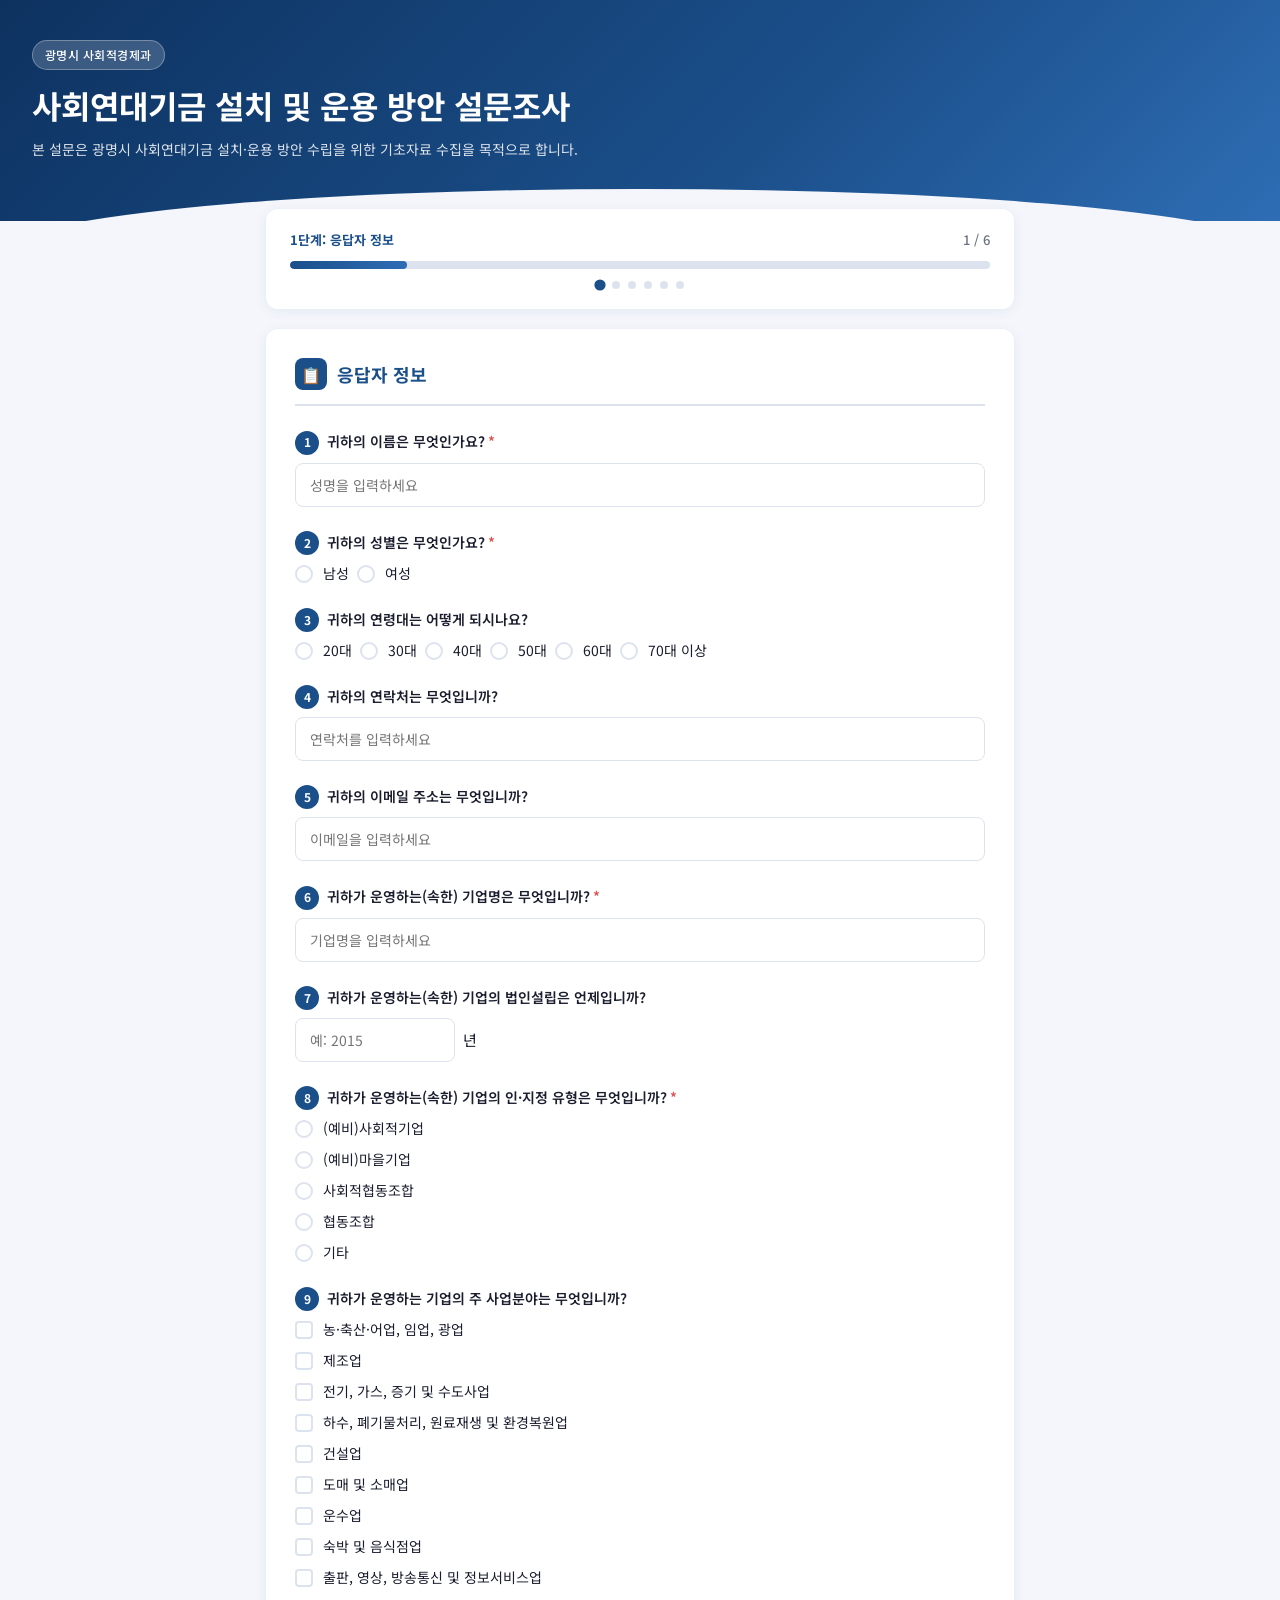
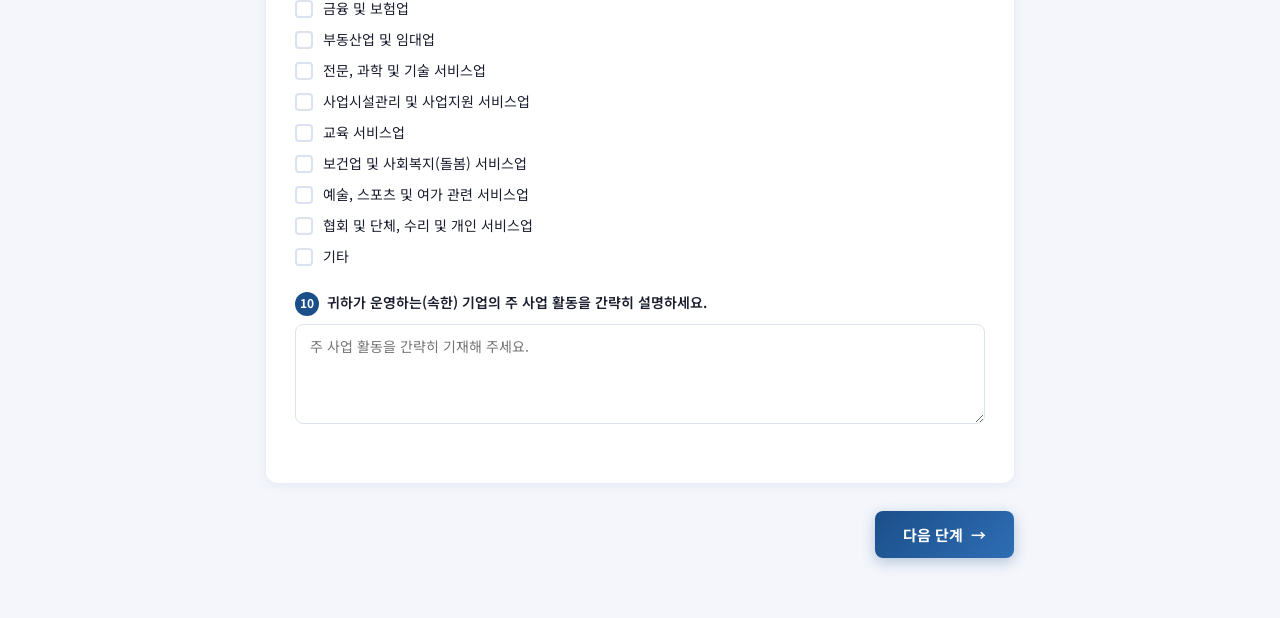
==== index.html @ fdbd116c "Update index.html" ====
<!DOCTYPE html>
<html lang="ko">

<head>
  <meta charset="UTF-8">
  <meta name="viewport" content="width=device-width, initial-scale=1.0">
  <title>사회연대기금 설치 및 운용 방안 설문조사</title>
  <meta name="description" content="광명시 사회연대기금 설치 및 운용 방안 수립을 위한 설문조사">
  <link rel="stylesheet" href="style.css">
</head>

<body>

  <header class="survey-header">
    <div class="badge-label">광명시 사회적경제과</div>
    <h1>사회연대기금 설치 및 운용 방안 설문조사</h1>
    <p>본 설문은 광명시 사회연대기금 설치·운용 방안 수립을 위한 기초자료 수집을 목적으로 합니다.</p>
  </header>

  <div class="survey-wrapper">
    <div class="progress-section">
      <div class="progress-meta">
        <span class="step-label" id="stepLabel">1단계: 기본 정보</span>
        <span id="stepCount">1 / 6</span>
      </div>
      <div class="progress-track">
        <div class="progress-fill" id="progressFill" style="width:16.6%"></div>
      </div>
      <div class="step-dots" id="stepDots"></div>
    </div>

    <div id="alertBox"></div>

    <!-- ══ STEP 1: 응답자 정보 ════════════════════════════════ -->
    <div class="survey-step active" id="step1">
      <div class="survey-card">
        <div class="section-title"><span class="icon">📋</span>응답자 정보</div>

        <div class="form-group">
          <label class="form-label"><span class="q-num">1</span>귀하의 이름은 무엇인가요?<span class="required">*</span></label>
          <input type="text" class="form-control" id="name" placeholder="성명을 입력하세요">
        </div>

        <div class="form-group">
          <label class="form-label"><span class="q-num">2</span>귀하의 성별은 무엇인가요?<span class="required">*</span></label>
          <div class="radio-group horizontal">
            <label class="radio-item"><input type="radio" name="gender" value="남성"><label>남성</label></label>
            <label class="radio-item"><input type="radio" name="gender" value="여성"><label>여성</label></label>
          </div>
        </div>

        <div class="form-group">
          <label class="form-label"><span class="q-num">3</span>귀하의 연령대는 어떻게 되시나요?</label>
          <div class="radio-group horizontal">
            <label class="radio-item"><input type="radio" name="age_group" value="20대"><label>20대</label></label>
            <label class="radio-item"><input type="radio" name="age_group" value="30대"><label>30대</label></label>
            <label class="radio-item"><input type="radio" name="age_group" value="40대"><label>40대</label></label>
            <label class="radio-item"><input type="radio" name="age_group" value="50대"><label>50대</label></label>
            <label class="radio-item"><input type="radio" name="age_group" value="60대"><label>60대</label></label>
            <label class="radio-item"><input type="radio" name="age_group" value="70대 이상"><label>70대 이상</label></label>
          </div>
        </div>

        <div class="form-group">
          <label class="form-label"><span class="q-num">4</span>귀하의 연락처는 무엇입니까?</label>
          <input type="tel" class="form-control" id="phone" placeholder="연락처를 입력하세요">
        </div>

        <div class="form-group">
          <label class="form-label"><span class="q-num">5</span>귀하의 이메일 주소는 무엇입니까?</label>
          <input type="email" class="form-control" id="email" placeholder="이메일을 입력하세요">
        </div>

        <div class="form-group">
          <label class="form-label"><span class="q-num">6</span>귀하가 운영하는(속한) 기업명은 무엇입니까?<span class="required">*</span></label>
          <input type="text" class="form-control" id="company_name" placeholder="기업명을 입력하세요">
        </div>

        <div class="form-group">
          <label class="form-label"><span class="q-num">7</span>귀하가 운영하는(속한) 기업의 법인설립은 언제입니까?</label>
          <div style="display:flex;align-items:center;gap:8px">
            <input type="number" class="form-control" id="company_year" placeholder="예: 2015" min="1900" max="2030" style="max-width:160px">
            <span>년</span>
          </div>
        </div>

        <div class="form-group">
          <label class="form-label"><span class="q-num">8</span>귀하가 운영하는(속한) 기업의 인·지정 유형은 무엇입니까?<span class="required">*</span></label>
          <div class="radio-group">
            <label class="radio-item"><input type="radio" name="org_type" value="(예비)사회적기업"><label>(예비)사회적기업</label></label>
            <label class="radio-item"><input type="radio" name="org_type" value="(예비)마을기업"><label>(예비)마을기업</label></label>
            <label class="radio-item"><input type="radio" name="org_type" value="사회적협동조합"><label>사회적협동조합</label></label>
            <label class="radio-item"><input type="radio" name="org_type" value="협동조합"><label>협동조합</label></label>
            <label class="radio-item"><input type="radio" name="org_type" value="기타" id="orgTypeOther"><label>기타</label></label>
          </div>
          <div class="other-input-wrap" id="orgTypeOtherWrap">
            <input type="text" class="form-control" id="org_type_text" placeholder="기업 유형을 입력하세요">
          </div>
        </div>

        <div class="form-group">
          <label class="form-label"><span class="q-num">9</span>귀하가 운영하는 기업의 주 사업분야는 무엇입니까?</label>
          <div class="check-group">
            <label class="check-item"><input type="checkbox" name="business_sector" value="농·축산·어업, 임업, 광업"><label>농·축산·어업, 임업, 광업</label></label>
            <label class="check-item"><input type="checkbox" name="business_sector" value="제조업"><label>제조업</label></label>
            <label class="check-item"><input type="checkbox" name="business_sector" value="전기, 가스, 증기 및 수도사업"><label>전기, 가스, 증기 및 수도사업</label></label>
            <label class="check-item"><input type="checkbox" name="business_sector" value="하수, 폐기물처리, 원료재생 및 환경복원업"><label>하수, 폐기물처리, 원료재생 및 환경복원업</label></label>
            <label class="check-item"><input type="checkbox" name="business_sector" value="건설업"><label>건설업</label></label>
            <label class="check-item"><input type="checkbox" name="business_sector" value="도매 및 소매업"><label>도매 및 소매업</label></label>
            <label class="check-item"><input type="checkbox" name="business_sector" value="운수업"><label>운수업</label></label>
            <label class="check-item"><input type="checkbox" name="business_sector" value="숙박 및 음식점업"><label>숙박 및 음식점업</label></label>
            <label class="check-item"><input type="checkbox" name="business_sector" value="출판, 영상, 방송통신 및 정보서비스업"><label>출판, 영상, 방송통신 및 정보서비스업</label></label>
            <label class="check-item"><input type="checkbox" name="business_sector" value="금융 및 보험업"><label>금융 및 보험업</label></label>
            <label class="check-item"><input type="checkbox" name="business_sector" value="부동산업 및 임대업"><label>부동산업 및 임대업</label></label>
            <label class="check-item"><input type="checkbox" name="business_sector" value="전문, 과학 및 기술 서비스업"><label>전문, 과학 및 기술 서비스업</label></label>
            <label class="check-item"><input type="checkbox" name="business_sector" value="사업시설관리 및 사업지원 서비스업"><label>사업시설관리 및 사업지원 서비스업</label></label>
            <label class="check-item"><input type="checkbox" name="business_sector" value="교육 서비스업"><label>교육 서비스업</label></label>
            <label class="check-item"><input type="checkbox" name="business_sector" value="보건업 및 사회복지(돌봄) 서비스업"><label>보건업 및 사회복지(돌봄) 서비스업</label></label>
            <label class="check-item"><input type="checkbox" name="business_sector" value="예술, 스포츠 및 여가 관련 서비스업"><label>예술, 스포츠 및 여가 관련 서비스업</label></label>
            <label class="check-item"><input type="checkbox" name="business_sector" value="협회 및 단체, 수리 및 개인 서비스업"><label>협회 및 단체, 수리 및 개인 서비스업</label></label>
            <label class="check-item"><input type="checkbox" name="business_sector" value="기타" id="sectorOther"><label>기타</label></label>
          </div>
          <div class="other-input-wrap" id="sectorOtherWrap">
            <input type="text" class="form-control" id="sector_other_text" placeholder="기타 사업 분야를 입력하세요">
          </div>
        </div>

        <div class="form-group">
          <label class="form-label"><span class="q-num">10</span>귀하가 운영하는(속한) 기업의 주 사업 활동을 간략히 설명하세요.</label>
          <textarea class="form-control" id="biz_description" rows="3" placeholder="주 사업 활동을 간략히 기재해 주세요."></textarea>
        </div>
      </div>
      <div class="nav-buttons">
        <div></div>
        <button class="btn btn-primary" onclick="goNext()">다음 단계 <span>→</span></button>
      </div>
    </div>

    <!-- ══ STEP 2: 일반현황 ══════════════════════════════════ -->
    <div class="survey-step" id="step2">
      <div class="survey-card">
        <div class="section-title"><span class="icon">💰</span>일반현황</div>

        <div class="form-group">
          <label class="form-label"><span class="q-num">1</span>귀하가 운영하는(속한) 기업의 자금조달 방법은 무엇입니까? <span class="required">*</span>
            <span class="form-hint" style="font-weight:400"> — 복수 선택 가능하며 비율을 100%가 되도록 맞춰 주세요.</span>
          </label>
          <div class="pct-grid" id="pctGrid">
            <span class="pct-label">자체 수입(매출)</span>
            <div class="pct-input-wrap"><input type="number" class="form-control pct-input" id="fund_self_pct" min="0" max="100" value="0"><span class="pct-unit">%</span></div>

            <span class="pct-label">출자 또는 증자</span>
            <div class="pct-input-wrap"><input type="number" class="form-control pct-input" id="fund_invest_pct" min="0" max="100" value="0"><span class="pct-unit">%</span></div>

            <span class="pct-label">중앙 또는 지방 정부의 보조금</span>
            <div class="pct-input-wrap"><input type="number" class="form-control pct-input" id="fund_gov_subsidy_pct" min="0" max="100" value="0"><span class="pct-unit">%</span></div>

            <span class="pct-label">정책자금(중소상공인 지원 자금 등)</span>
            <div class="pct-input-wrap"><input type="number" class="form-control pct-input" id="fund_policy_pct" min="0" max="100" value="0"><span class="pct-unit">%</span></div>

            <span class="pct-label">제1금융권(은행, 상호신용금고 포함) 대출</span>
            <div class="pct-input-wrap"><input type="number" class="form-control pct-input" id="fund_loan_1st_pct" min="0" max="100" value="0"><span class="pct-unit">%</span></div>

            <span class="pct-label">제2금융권(캐피탈, 저축은행 등) 대출</span>
            <div class="pct-input-wrap"><input type="number" class="form-control pct-input" id="fund_loan_2nd_pct" min="0" max="100" value="0"><span class="pct-unit">%</span></div>

            <span class="pct-label">민간 투자</span>
            <div class="pct-input-wrap"><input type="number" class="form-control pct-input" id="fund_private_invest_pct" min="0" max="100" value="0"><span class="pct-unit">%</span></div>

            <span class="pct-label">민간 후원·기부</span>
            <div class="pct-input-wrap"><input type="number" class="form-control pct-input" id="fund_donation_pct" min="0" max="100" value="0"><span class="pct-unit">%</span></div>

            <span class="pct-label">기타 <span class="text-muted" style="font-size:12px">(자유기재)</span></span>
            <div class="pct-input-wrap"><input type="number" class="form-control pct-input" id="fund_other_pct" min="0" max="100" value="0"><span class="pct-unit">%</span></div>
          </div>
          <div class="mt-8">
            <input type="text" class="form-control" id="fund_other_text" placeholder="기타 자금조달 내용 입력 (예: 대표이사 등의 차입금)">
          </div>
          <div class="pct-status-bar neutral" id="pctStatus">
            <span class="status-icon">ℹ️</span>
            <span id="pctStatusText">각 항목에 비율(%)을 입력하세요. 합계: <strong id="pctTotal">0</strong>%</span>
          </div>
        </div>

        <div class="form-group">
          <label class="form-label"><span class="q-num">2</span>귀하가 운영하는(속한) 기업이 최근 3년간 자금조달에 어려움을 겪은 경험이 있습니까?</label>
          <div class="radio-group horizontal">
            <label class="radio-item"><input type="radio" name="fund_3yr_difficulty" value="있다"><label>있다</label></label>
            <label class="radio-item"><input type="radio" name="fund_3yr_difficulty" value="없다"><label>없다</label></label>
          </div>
        </div>

        <div class="form-group">
          <label class="form-label"><span class="q-num">3</span>귀하가 운영하는(속한) 기업이 금융기관의 대출 경험은 어떻습니까?</label>
          <p class="form-hint mb-2">※ 경험 있음 선택 시 대출시기·대출액·대출이율을 입력해 주세요.</p>
          <div class="loan-table-wrapper">
            <table class="loan-table" id="loanTable">
              <thead>
                <tr>
                  <th>대출 기관(종류)</th>
                  <th>대출 경험</th>
                  <th>대출시기(년)</th>
                  <th>대출액(만원)</th>
                  <th>대출이율(%)</th>
                </tr>
              </thead>
              <tbody id="loanTableBody"></tbody>
            </table>
          </div>
        </div>

        <div class="form-group">
          <label class="form-label"><span class="q-num">4</span>귀하가 운영하는(속한) 기업이 대출 경험이 있다면, 그 용도는 무엇입니까? <span class="text-muted">(복수 선택)</span></label>
          <div class="check-group">
            <label class="check-item"><input type="checkbox" name="loan_purpose" value="운전(영)자금(인건비 등)"><label>운전(영)자금(인건비 등)</label></label>
            <label class="check-item"><input type="checkbox" name="loan_purpose" value="시설자금(시설 투자 등)"><label>시설자금(시설 투자 등)</label></label>
            <label class="check-item"><input type="checkbox" name="loan_purpose" value="사업개발비(새로운 제품·기술 개발 등)"><label>사업개발비(새로운 제품·기술 개발 등)</label></label>
            <label class="check-item"><input type="checkbox" name="loan_purpose" value="부동산 매입(건물, 토지 등)"><label>부동산 매입(건물, 토지 등)</label></label>
            <label class="check-item"><input type="checkbox" name="loan_purpose" value="차입금(고금리) 대환"><label>차입금(고금리) 대환</label></label>
            <label class="check-item"><input type="checkbox" name="loan_purpose" value="기타" id="loanPurposeOther"><label>기타</label></label>
          </div>
          <div class="other-input-wrap" id="loanPurposeOtherWrap">
            <input type="text" class="form-control" id="loan_purpose_text" placeholder="기타 용도를 입력하세요">
          </div>
        </div>

        <div class="form-group">
          <label class="form-label"><span class="q-num">5</span>귀하가 운영하는(속한) 기업의 전체 대출 규모는 어떻게 되시나요?</label>
          <div class="radio-group">
            <label class="radio-item"><input type="radio" name="total_loan_amount" value="1천만 원 미만"><label>1천만 원 미만</label></label>
            <label class="radio-item"><input type="radio" name="total_loan_amount" value="1천만 원 이상 ~ 5천만 원 미만"><label>1천만 원 ~ 5천만 원 미만</label></label>
            <label class="radio-item"><input type="radio" name="total_loan_amount" value="5천만 원 이상 ~ 1억 원 미만"><label>5천만 원 ~ 1억 원 미만</label></label>
            <label class="radio-item"><input type="radio" name="total_loan_amount" value="1억 원 이상 ~ 3억 원 미만"><label>1억 원 ~ 3억 원 미만</label></label>
            <label class="radio-item"><input type="radio" name="total_loan_amount" value="3억 원 이상 ~ 5억 원 미만"><label>3억 원 ~ 5억 원 미만</label></label>
            <label class="radio-item"><input type="radio" name="total_loan_amount" value="5억 원 이상" id="totalLoanAmtOther"><label>5억 원 이상</label></label>
          </div>
        </div>
      </div>
      <div class="nav-buttons">
        <button class="btn btn-secondary" onclick="goPrev()">← 이전</button>
        <button class="btn btn-primary" id="nextFromStep2" onclick="goNext()">다음 단계 →</button>
      </div>
    </div>

    <!-- ══ STEP 3: 대출 조건 및 자금조달 어려움 ══════════════ -->
    <div class="survey-step" id="step3">
      <div class="survey-card">
        <div class="section-title"><span class="icon">📊</span>대출 조건 및 자금조달 어려움</div>

        <div class="form-group">
          <label class="form-label"><span class="q-num">6</span>귀하가 운영하는(속한) 기업이 대출금 상환 조건은 어떻게 되시나요?</label>
          <div class="radio-group">
            <label class="radio-item"><input type="radio" name="loan_repayment" value="만기일시상환"><label>만기일시상환</label></label>
            <label class="radio-item"><input type="radio" name="loan_repayment" value="원금분할상환"><label>원금분할상환</label></label>
            <label class="radio-item"><input type="radio" name="loan_repayment" value="원리금균등분할상환"><label>원리금균등분할상환</label></label>
            <label class="radio-item"><input type="radio" name="loan_repayment" value="기타" id="loanRepaymentOther"><label>기타</label></label>
          </div>
          <div class="other-input-wrap" id="loanRepaymentOtherWrap">
            <input type="text" class="form-control" id="loan_repayment_text" placeholder="기타 상환 조건을 입력하세요">
          </div>
        </div>

        <div class="form-group">
          <label class="form-label"><span class="q-num">7</span>귀하가 운영하는(속한) 기업이 자금조달 시 가장 어려웠던 점은 무엇입니까? <span class="text-muted">(복수 응답 가능)</span></label>
          <div class="check-group">
            <label class="check-item"><input type="checkbox" name="fund_difficulty_main" value="담보 또는 보증 부족"><label>담보 또는 보증 부족</label></label>
            <label class="check-item"><input type="checkbox" name="fund_difficulty_main" value="신용 등급"><label>신용 등급</label></label>
            <label class="check-item"><input type="checkbox" name="fund_difficulty_main" value="재무구조 문제"><label>재무구조 문제</label></label>
            <label class="check-item"><input type="checkbox" name="fund_difficulty_main" value="높은 대출금리"><label>높은 대출금리</label></label>
            <label class="check-item"><input type="checkbox" name="fund_difficulty_main" value="상환기간 및 방법"><label>상환기간 및 방법</label></label>
            <label class="check-item"><input type="checkbox" name="fund_difficulty_main" value="복잡한 절차 및 행정부담(서류작성 등)"><label>복잡한 절차 및 행정부담(서류작성 등)</label></label>
            <label class="check-item"><input type="checkbox" name="fund_difficulty_main" value="성장 가능성에 대한 평가 부족"><label>성장 가능성에 대한 평가 부족</label></label>
            <label class="check-item"><input type="checkbox" name="fund_difficulty_main" value="사회적 성과에 대한 미고려"><label>사회적 성과에 대한 미고려</label></label>
            <label class="check-item"><input type="checkbox" name="fund_difficulty_main" value="자금 지급까지 소요 기간이 길다"><label>자금 지급까지 소요 기간이 길다</label></label>
            <label class="check-item"><input type="checkbox" name="fund_difficulty_main" value="정보 부족(지원제도 및 금융상품 등)"><label>정보 부족(지원제도 및 금융상품 등)</label></label>
            <label class="check-item"><input type="checkbox" name="fund_difficulty_main" value="기타" id="fundDiffOther"><label>기타</label></label>
          </div>
          <div class="other-input-wrap" id="fundDiffOtherWrap">
            <input type="text" class="form-control" id="fund_difficulty_text" placeholder="기타 어려움을 입력하세요">
          </div>
        </div>

        <div class="form-group">
          <label class="form-label"><span class="q-num">8</span>귀하가 운영하는(속한) 기업의 대출 조건은 만족하십니까?</label>
          <div class="radio-group horizontal">
            <label class="radio-item"><input type="radio" name="loan_satisfaction" value="매우 만족"><label>매우 만족</label></label>
            <label class="radio-item"><input type="radio" name="loan_satisfaction" value="만족"><label>만족</label></label>
            <label class="radio-item"><input type="radio" name="loan_satisfaction" value="보통"><label>보통</label></label>
            <label class="radio-item"><input type="radio" name="loan_satisfaction" value="불만족"><label>불만족</label></label>
            <label class="radio-item"><input type="radio" name="loan_satisfaction" value="매우 불만족"><label>매우 불만족</label></label>
          </div>
          <p class="form-hint">※ 만족 및 보통 선택은 9번으로 이동</p>
        </div>

        <div class="form-group" id="loanDissatisfactionGroup" style="display:none">
          <label class="form-label"><span class="q-num">8-1</span>귀하가 운영하는(속한) 기업의 대출 조건이 불만족한 이유는 무엇입니까?</label>
          <div class="check-group">
            <label class="check-item"><input type="checkbox" name="loan_dissatisfaction_reason" value="대출금액이 적음"><label>대출금액이 적음</label></label>
            <label class="check-item"><input type="checkbox" name="loan_dissatisfaction_reason" value="대출이자율이 높음"><label>대출이자율이 높음</label></label>
            <label class="check-item"><input type="checkbox" name="loan_dissatisfaction_reason" value="상환기간이 짧음"><label>상환기간이 짧음</label></label>
            <label class="check-item"><input type="checkbox" name="loan_dissatisfaction_reason" value="상환조건이 맞지 않음"><label>상환조건이 맞지 않음</label></label>
            <label class="check-item"><input type="checkbox" name="loan_dissatisfaction_reason" value="기타" id="loanDissatisfactionOther"><label>기타</label></label>
          </div>
          <div class="other-input-wrap" id="loanDissatisfactionOtherWrap">
            <input type="text" class="form-control" id="loan_dissatisfaction_text" placeholder="기타 이유를 입력하세요">
          </div>
        </div>

        <div class="form-group">
          <label class="form-label"><span class="q-num">9</span>향후 1~3년 내 자금 조달 계획이 있다면, 어떤 방식을 활용하실 계획입니까? <span class="text-muted">(복수 선택)</span></label>
          <div class="check-group">
            <label class="check-item"><input type="checkbox" name="future_fund_plan" value="출자 및 증자"><label>출자 및 증자</label></label>
            <label class="check-item"><input type="checkbox" name="future_fund_plan" value="정부 보조금"><label>정부 보조금</label></label>
            <label class="check-item"><input type="checkbox" name="future_fund_plan" value="민간 투자(임팩트 등)"><label>민간 투자(임팩트 등)</label></label>
            <label class="check-item"><input type="checkbox" name="future_fund_plan" value="기부 및 후원"><label>기부 및 후원</label></label>
            <label class="check-item"><input type="checkbox" name="future_fund_plan" value="정책자금 대출(중소기업진흥공단, 신용보증기금 등)"><label>정책자금 대출(중소기업진흥공단, 신용보증기금 등)</label></label>
            <label class="check-item"><input type="checkbox" name="future_fund_plan" value="경기도 사회적경제기금 대출"><label>경기도 사회적경제기금 대출</label></label>
            <label class="check-item"><input type="checkbox" name="future_fund_plan" value="경기신용보증재단 사회적경제기업 특례보증"><label>경기신용보증재단 사회적경제기업 특례보증</label></label>
            <label class="check-item"><input type="checkbox" name="future_fund_plan" value="일반 금융기관 대출(제1금융 및 제2금융 포함)"><label>일반 금융기관 대출(제1·제2금융 포함)</label></label>
            <label class="check-item"><input type="checkbox" name="future_fund_plan" value="사회연대금융 중개기관 대출(신나는조합, 사회연대은행 등)"><label>사회연대금융 중개기관 대출(신나는조합, 사회연대은행 등)</label></label>
            <label class="check-item"><input type="checkbox" name="future_fund_plan" value="기타" id="futureFundPlanOther"><label>기타</label></label>
          </div>
          <div class="other-input-wrap" id="futureFundPlanOtherWrap">
            <input type="text" class="form-control" id="future_fund_plan_text" placeholder="기타 방식을 입력하세요">
          </div>
        </div>

        <div class="form-group">
          <label class="form-label"><span class="q-num">10</span>귀하가 운영하는(속한) 기업에서 자금이 가장 필요한 시기는 언제입니까?</label>
          <div class="check-group">
            <label class="check-item"><input type="checkbox" name="fund_needed_timing" value="창업 초기(1년 ~ 7년)"><label>창업 초기(1년 ~ 7년)</label></label>
            <label class="check-item"><input type="checkbox" name="fund_needed_timing" value="성장·확장 단계(7년 이후)"><label>성장·확장 단계(7년 이후)</label></label>
            <label class="check-item"><input type="checkbox" name="fund_needed_timing" value="시설·설비 투자 시"><label>시설·설비 투자 시</label></label>
            <label class="check-item"><input type="checkbox" name="fund_needed_timing" value="건물, 토지 등 부동산 구입 시"><label>건물, 토지 등 부동산 구입 시</label></label>
            <label class="check-item"><input type="checkbox" name="fund_needed_timing" value="사업운영 중 일시적 자금 부족 시"><label>사업운영 중 일시적 자금 부족 시</label></label>
            <label class="check-item"><input type="checkbox" name="fund_needed_timing" value="기타" id="fundNeededTimingOther"><label>기타</label></label>
          </div>
          <div class="other-input-wrap" id="fundNeededTimingOtherWrap">
            <input type="text" class="form-control" id="fund_needed_timing_text" placeholder="기타 시기를 입력하세요">
          </div>
        </div>
      </div>
      <div class="nav-buttons">
        <button class="btn btn-secondary" onclick="goPrev()">← 이전</button>
        <button class="btn btn-primary" onclick="goNext()">다음 단계 →</button>
      </div>
    </div>

    <!-- ══ STEP 4: 광명시 사회연대기금 ══════════════════════════════ -->
    <div class="survey-step" id="step4">
      <div class="survey-card">
        <div class="section-title"><span class="icon">🏦</span>광명시 사회연대기금</div>

        <div class="form-group">
          <label class="form-label"><span class="q-num">1</span>귀하는 현재 사회연대경제조직이 금융제도(상품)을 이용하는데 접근성이 어떻다고 생각하십니까? (금융정보 포함)</label>
          <div class="radio-group horizontal">
            <label class="radio-item"><input type="radio" name="finance_accessibility" value="매우 좋다"><label>매우 좋다</label></label>
            <label class="radio-item"><input type="radio" name="finance_accessibility" value="좋다"><label>좋다</label></label>
            <label class="radio-item"><input type="radio" name="finance_accessibility" value="보통이다"><label>보통이다</label></label>
            <label class="radio-item"><input type="radio" name="finance_accessibility" value="어렵다"><label>어렵다</label></label>
            <label class="radio-item"><input type="radio" name="finance_accessibility" value="매우 어렵다"><label>매우 어렵다</label></label>
          </div>
        </div>

        <div class="form-group">
          <label class="form-label"><span class="q-num">2</span>귀하는 사회연대경제기업의 성장과 지역문제 해결을 위한 전용 기금인 '광명시 사회연대기금'이 필요하다고 생각하십니까?</label>
          <div class="radio-group horizontal">
            <label class="radio-item"><input type="radio" name="solidarity_need" value="매우 필요하다"><label>매우 필요하다</label></label>
            <label class="radio-item"><input type="radio" name="solidarity_need" value="필요하다"><label>필요하다</label></label>
            <label class="radio-item"><input type="radio" name="solidarity_need" value="보통이다"><label>보통이다</label></label>
            <label class="radio-item"><input type="radio" name="solidarity_need" value="필요하지 않다"><label>필요하지 않다</label></label>
            <label class="radio-item"><input type="radio" name="solidarity_need" value="매우 필요하지 않다"><label>매우 필요하지 않다</label></label>
          </div>
        </div>

        <div class="form-group">
          <label class="form-label"><span class="q-num">3</span>귀하는 '광명시 사회연대기금'이 왜 필요하다고 생각하십니까? <span class="text-muted">(복수 선택)</span></label>
          <div class="check-group">
            <label class="check-item"><input type="checkbox" name="solidarity_need_reason" value="사회연대경제기업의 안정적인 경영과 지속가능한 성장을 돕기 위해"><label>사회연대경제기업의 안정적인 경영과 지속가능한 성장을 돕기 위해</label></label>
            <label class="check-item"><input type="checkbox" name="solidarity_need_reason" value="사회적 가치 중심 사업에 대한 투자와 지원이 필요하기 때문에"><label>사회적 가치 중심 사업에 대한 투자와 지원이 필요하기 때문에</label></label>
            <label class="check-item"><input type="checkbox" name="solidarity_need_reason" value="담보·신용 한계로 금융 접근이 어려운 조직을 지원하기 위해"><label>담보·신용 한계로 금융 접근이 어려운 조직을 지원하기 위해</label></label>
            <label class="check-item"><input type="checkbox" name="solidarity_need_reason" value="지역경제 활성화 및 지역순환경제 구축을 위해"><label>지역경제 활성화 및 지역순환경제 구축을 위해</label></label>
            <label class="check-item"><input type="checkbox" name="solidarity_need_reason" value="시민·기업·공공이 함께 참여하는 지역 금융 기반 마련을 위해"><label>시민·기업·공공이 함께 참여하는 지역 금융 기반 마련을 위해</label></label>
            <label class="check-item"><input type="checkbox" name="solidarity_need_reason" value="기존 금융상품 및 정부 보조금 제도의 한계를 보완하기 위해"><label>기존 금융상품 및 정부 보조금 제도의 한계를 보완하기 위해</label></label>
            <label class="check-item"><input type="checkbox" name="solidarity_need_reason" value="취약계층의 일자리 및 사회서비스 공급 확대(활성화)를 위해"><label>취약계층의 일자리 및 사회서비스 공급 확대(활성화)를 위해</label></label>
            <label class="check-item"><input type="checkbox" name="solidarity_need_reason" value="기타" id="solidarityNeedReasonOther"><label>기타</label></label>
          </div>
          <div class="other-input-wrap" id="solidarityNeedReasonOtherWrap">
            <input type="text" class="form-control" id="solidarity_need_reason_text" placeholder="기타 이유를 입력하세요">
          </div>
        </div>

        <div class="form-group">
          <label class="form-label"><span class="q-num">4</span>귀하는 광명시 사회연대기금이 기존 사회연대금융 상품을 보완하는 역할을 할 수 있다고 생각하십니까?
            <span class="text-muted" style="font-size:12px"> ※ '그렇지 않다' 선택은 5번으로 이동</span></label>
          <div class="radio-group horizontal">
            <label class="radio-item"><input type="radio" name="solidarity_complement" value="매우 그렇다"><label>매우 그렇다</label></label>
            <label class="radio-item"><input type="radio" name="solidarity_complement" value="그렇다"><label>그렇다</label></label>
            <label class="radio-item"><input type="radio" name="solidarity_complement" value="보통이다"><label>보통이다</label></label>
            <label class="radio-item"><input type="radio" name="solidarity_complement" value="그렇지 않다"><label>그렇지 않다</label></label>
            <label class="radio-item"><input type="radio" name="solidarity_complement" value="매우 그렇지 않다"><label>매우 그렇지 않다</label></label>
          </div>
        </div>

        <div class="form-group" id="solidarityComplementReasonGroup" style="display:none">
          <label class="form-label"><span class="q-num">4-1</span>귀하는 '광명시 사회연대기금'이 기존 사회연대금융 상품의 어떤 점을 보완할 수 있다고 생각하십니까?</label>
          <div class="check-group">
            <label class="check-item"><input type="checkbox" name="solidarity_complement_reason" value="복잡한 절차 및 행정부담(서류 작성 등) 감소"><label>복잡한 절차 및 행정부담(서류 작성 등) 감소</label></label>
            <label class="check-item"><input type="checkbox" name="solidarity_complement_reason" value="담보 및 신용 조건의 완화"><label>담보 및 신용 조건의 완화</label></label>
            <label class="check-item"><input type="checkbox" name="solidarity_complement_reason" value="사회적 가치 성과에 대한 고려"><label>사회적 가치 성과에 대한 고려</label></label>
            <label class="check-item"><input type="checkbox" name="solidarity_complement_reason" value="성장가능성에 대한 평가"><label>성장가능성에 대한 평가</label></label>
            <label class="check-item"><input type="checkbox" name="solidarity_complement_reason" value="낮은 대출금리"><label>낮은 대출금리</label></label>
            <label class="check-item"><input type="checkbox" name="solidarity_complement_reason" value="상환조건 및 기간의 유연성"><label>상환조건 및 기간의 유연성</label></label>
            <label class="check-item"><input type="checkbox" name="solidarity_complement_reason" value="대출심사 기간의 단축"><label>대출심사 기간의 단축</label></label>
            <label class="check-item"><input type="checkbox" name="solidarity_complement_reason" value="저신용 및 저소득자 대출"><label>저신용 및 저소득자 대출</label></label>
          </div>
        </div>

        <div class="form-group">
          <label class="form-label"><span class="q-num">5</span>'광명시 사회연대기금'이 설치되면 귀하가 운영하는(속한) 기업 경영에 얼마나 도움이 될 것으로 생각하십니까?</label>
          <div class="radio-group horizontal">
            <label class="radio-item"><input type="radio" name="solidarity_impact" value="매우 도움 될 것이다"><label>매우 도움 될 것이다</label></label>
            <label class="radio-item"><input type="radio" name="solidarity_impact" value="도움 될 것이다"><label>도움 될 것이다</label></label>
            <label class="radio-item"><input type="radio" name="solidarity_impact" value="보통이다"><label>보통이다</label></label>
            <label class="radio-item"><input type="radio" name="solidarity_impact" value="도움이 되지 않을 것이다"><label>도움이 되지 않을 것이다</label></label>
            <label class="radio-item"><input type="radio" name="solidarity_impact" value="전혀 도움이 되지 않을 것이다"><label>전혀 도움이 되지 않을 것이다</label></label>
          </div>
        </div>

        <div class="form-group">
          <label class="form-label"><span class="q-num">6</span>귀하는 '광명시 사회연대기금'이 어떤 방식으로 운영되는 것이 바람직하다고 생각하십니까? <span class="text-muted">(복수 선택)</span></label>
          <div class="check-group">
            <label class="check-item"><input type="checkbox" name="solidarity_operation" value="저리 융자(대출) 지원"><label>저리 융자(대출) 지원</label></label>
            <label class="check-item"><input type="checkbox" name="solidarity_operation" value="투자(지분·펀드) 방식 지원"><label>투자(지분·펀드) 방식 지원</label></label>
            <label class="check-item"><input type="checkbox" name="solidarity_operation" value="창업 또는 성장을 위한 사업화 지원금"><label>창업 또는 성장을 위한 사업화 지원금</label></label>
            <label class="check-item"><input type="checkbox" name="solidarity_operation" value="이차보전 등 이자 지원"><label>이차보전 등 이자 지원</label></label>
            <label class="check-item"><input type="checkbox" name="solidarity_operation" value="보증 및 금융기관 연계 지원"><label>보증 및 금융기관 연계 지원</label></label>
            <label class="check-item"><input type="checkbox" name="solidarity_operation" value="사회연대경제조직 설립 및 운영 지원"><label>사회연대경제조직 설립 및 운영 지원</label></label>
            <label class="check-item"><input type="checkbox" name="solidarity_operation" value="자조 기금(공제조합 등) 매칭 지원"><label>자조 기금(공제조합 등) 매칭 지원</label></label>
            <label class="check-item"><input type="checkbox" name="solidarity_operation" value="저신용 및 저소득자 대출 등" id="solidarityOperationOther"><label>저신용 및 저소득자 대출 등</label></label>
          </div>
          <div class="other-input-wrap" id="solidarityOperationOtherWrap">
            <input type="text" class="form-control" id="solidarity_operation_text" placeholder="기타 내용을 입력하세요">
          </div>
        </div>
      </div>
      <div class="nav-buttons">
        <button class="btn btn-secondary" onclick="goPrev()">← 이전</button>
        <button class="btn btn-primary" onclick="goNext()">다음 단계 →</button>
      </div>
    </div>

    <!-- ══ STEP 5: 사회연대기금 활용 ════════════════════════ -->
    <div class="survey-step" id="step5">
      <div class="survey-card">
        <div class="section-title"><span class="icon">🌱</span>사회연대기금 활용</div>

        <div class="form-group">
          <label class="form-label"><span class="q-num">7</span>귀하는 '광명시 사회연대기금'을 이용할 때 가장 중요한 요소로 무엇을 생각하십니까? <span class="text-muted">(복수 선택)</span></label>
          <div class="check-group">
            <label class="check-item"><input type="checkbox" name="fund_important_factor" value="(융자시)낮은 금리"><label>(융자시)낮은 금리</label></label>
            <label class="check-item"><input type="checkbox" name="fund_important_factor" value="(투자시)낮은 투자회수율"><label>(투자시)낮은 투자회수율</label></label>
            <label class="check-item"><input type="checkbox" name="fund_important_factor" value="상환 조건 및 기간"><label>상환 조건 및 기간</label></label>
            <label class="check-item"><input type="checkbox" name="fund_important_factor" value="간편한 신청 및 서류"><label>간편한 신청 및 서류</label></label>
            <label class="check-item"><input type="checkbox" name="fund_important_factor" value="사회적 가치를 반영한 심사 기준"><label>사회적 가치를 반영한 심사 기준</label></label>
            <label class="check-item"><input type="checkbox" name="fund_important_factor" value="사후 관리 및 컨설팅"><label>사후 관리 및 컨설팅</label></label>
            <label class="check-item"><input type="checkbox" name="fund_important_factor" value="기타" id="fundImportantFactorOther"><label>기타</label></label>
          </div>
          <div class="other-input-wrap" id="fundImportantFactorOtherWrap">
            <input type="text" class="form-control" id="fund_important_factor_text" placeholder="기타 요소를 입력하세요">
          </div>
        </div>

        <div class="form-group">
          <label class="form-label"><span class="q-num">8</span>귀하는 '광명시 사회연대기금'이 설치되면 이용하시겠습니까?</label>
          <div class="radio-group horizontal">
            <label class="radio-item"><input type="radio" name="fund_use_willingness" value="적극 이용한다"><label>적극 이용한다</label></label>
            <label class="radio-item"><input type="radio" name="fund_use_willingness" value="이용한다"><label>이용한다</label></label>
            <label class="radio-item"><input type="radio" name="fund_use_willingness" value="생각해 본다"><label>생각해 본다</label></label>
            <label class="radio-item"><input type="radio" name="fund_use_willingness" value="이용하지 않는다"><label>이용하지 않는다</label></label>
            <label class="radio-item"><input type="radio" name="fund_use_willingness" value="전혀 이용하지 않는다"><label>전혀 이용하지 않는다</label></label>
          </div>
        </div>

        <div class="form-group">
          <label class="form-label"><span class="q-num">9</span>귀하는 어떠한 목적으로 '광명시 사회연대기금'을 이용하시겠습니까? <span class="text-muted">(복수 선택)</span></label>
          <div class="check-group">
            <label class="check-item"><input type="checkbox" name="fund_use_purpose" value="긴급 운영자금(인건비 임차료 등)"><label>긴급 운영자금(인건비 임차료 등)</label></label>
            <label class="check-item"><input type="checkbox" name="fund_use_purpose" value="신규 시설·설비 투자"><label>신규 시설·설비 투자</label></label>
            <label class="check-item"><input type="checkbox" name="fund_use_purpose" value="건물 또는 토지 등 부동산 구입"><label>건물 또는 토지 등 부동산 구입</label></label>
            <label class="check-item"><input type="checkbox" name="fund_use_purpose" value="사업 확대를 위한 사업개발비(R&D 비용 등)"><label>사업 확대를 위한 사업개발비(R&D 비용 등)</label></label>
            <label class="check-item"><input type="checkbox" name="fund_use_purpose" value="기존 대출 상환(대환대출)"><label>기존 대출 상환(대환대출)</label></label>
            <label class="check-item"><input type="checkbox" name="fund_use_purpose" value="홍보·마케팅 자금"><label>홍보·마케팅 자금</label></label>
            <label class="check-item"><input type="checkbox" name="fund_use_purpose" value="기타" id="fundPurposeOther"><label>기타</label></label>
          </div>
          <div class="other-input-wrap" id="fundPurposeOtherWrap">
            <input type="text" class="form-control" id="fund_purpose_text" placeholder="기타 목적을 입력하세요">
          </div>
        </div>

        <div class="form-group">
          <label class="form-label"><span class="q-num">10</span>귀하가 '광명시 사회연대기금'을 이용하여 자금을 조달한다면 자금 규모는 얼마 정도 생각하십니까?</label>
          <div class="radio-group">
            <label class="radio-item"><input type="radio" name="fund_expected_amount" value="1천만 원 미만"><label>1천만 원 미만</label></label>
            <label class="radio-item"><input type="radio" name="fund_expected_amount" value="1천만 원 이상 ~ 3천만 원 미만"><label>1천만 원 ~ 3천만 원 미만</label></label>
            <label class="radio-item"><input type="radio" name="fund_expected_amount" value="3천만 원 이상 ~ 5천만 원 미만"><label>3천만 원 ~ 5천만 원 미만</label></label>
            <label class="radio-item"><input type="radio" name="fund_expected_amount" value="5천만 원 이상 ~ 1억 원 미만"><label>5천만 원 ~ 1억 원 미만</label></label>
            <label class="radio-item"><input type="radio" name="fund_expected_amount" value="1억 원 이상 ~ 3억 원 미만"><label>1억 원 ~ 3억 원 미만</label></label>
            <label class="radio-item"><input type="radio" name="fund_expected_amount" value="3억 원 이상 ~ 5억 원 미만"><label>3억 원 ~ 5억 원 미만</label></label>
            <label class="radio-item"><input type="radio" name="fund_expected_amount" value="5억 원 이상"><label>5억 원 이상</label></label>
            <label class="radio-item"><input type="radio" name="fund_expected_amount" value="기타" id="fundExpectedAmtOther"><label>기타</label></label>
          </div>
          <div class="other-input-wrap" id="fundExpectedAmtOtherWrap">
            <input type="text" class="form-control" id="fund_expected_amount_text" placeholder="금액을 기재하세요">
          </div>
        </div>

        <div class="form-group">
          <label class="form-label"><span class="q-num">10</span>귀하는 사회연대경제기업이 모여 자조기금 또는 공제조합을 만든다면 참여하시겠습니까?</label>
          <div class="radio-group horizontal">
            <label class="radio-item"><input type="radio" name="fund_participation" value="꼭 참여한다"><label>꼭 참여한다</label></label>
            <label class="radio-item"><input type="radio" name="fund_participation" value="참여한다"><label>참여한다</label></label>
            <label class="radio-item"><input type="radio" name="fund_participation" value="생각해 본다"><label>생각해 본다</label></label>
            <label class="radio-item"><input type="radio" name="fund_participation" value="참여하지 않는다"><label>참여하지 않는다</label></label>
            <label class="radio-item"><input type="radio" name="fund_participation" value="전혀 참여하지 않는다"><label>전혀 참여하지 않는다</label></label>
          </div>
        </div>

        <div class="form-group">
          <label class="form-label"><span class="q-num">11</span>귀하가 사회연대경제조직 간 상호부조를 위한 자조기금 또는 공제조합에 참여한다면, 연평균 어느 정도의 금액까지 출연(납부)이 가능하십니까?
            <span class="form-hint"> ※ 기금은 추후 긴급 자금 대출이나 이자 지원의 혜택으로 환원됩니다.</span></label>
          <div class="radio-group">
            <label class="radio-item"><input type="radio" name="fund_contrib_amount" value="연 5만 원 미만"><label>연 5만 원 미만</label></label>
            <label class="radio-item"><input type="radio" name="fund_contrib_amount" value="연 5만 원"><label>연 5만 원</label></label>
            <label class="radio-item"><input type="radio" name="fund_contrib_amount" value="연 10만 원"><label>연 10만 원</label></label>
            <label class="radio-item"><input type="radio" name="fund_contrib_amount" value="연 10만 원 이상 ~ 30만 원 미만"><label>연 10만 원 이상 ~ 30만 원 미만</label></label>
            <label class="radio-item"><input type="radio" name="fund_contrib_amount" value="연 30만 원 이상 ~ 50만 원 미만"><label>연 30만 원 이상 ~ 50만 원 미만</label></label>
            <label class="radio-item"><input type="radio" name="fund_contrib_amount" value="연 50만 원 이상 ~ 100만 원 미만"><label>연 50만 원 이상 ~ 100만 원 미만</label></label>
            <label class="radio-item"><input type="radio" name="fund_contrib_amount" value="100만 원 이상" id="fundContribOther"><label>100만 원 이상</label></label>
          </div>
        </div>

        <div class="form-group">
          <label class="form-label"><span class="q-num">12</span>사회연대기금 설치 및 운용에 대해 바라는 점이나 우려되는 점이 있다면 자유롭게 작성해 주십시오.</label>
          <textarea class="form-control" id="free_opinion" rows="4" placeholder="자유롭게 의견을 남겨 주세요."></textarea>
        </div>
      </div>
      <div class="nav-buttons">
        <button class="btn btn-secondary" onclick="goPrev()">← 이전</button>
        <button class="btn btn-primary" onclick="goNext()">다음 단계 →</button>
      </div>
    </div>

    <!-- ══ STEP 6: 개인정보 동의 + 제출 ════════════════════════ -->
    <div class="survey-step" id="step6">
      <div class="survey-card">
        <div class="section-title"><span class="icon">🔒</span>개인정보 수집 및 이용 동의</div>

        <div class="consent-box">
          <strong>[개인정보 수집 및 이용 동의서]</strong><br><br>
          본 설문은 광명시 사회연대기금 제도 설계를 위한 기초 자료로 활용되며, 수집된 개인정보(이름, 성별, 연령대, 기업명, 연락처, 이메일 등)는 통계 분석 목적 외에는 사용되지 않습니다. 응답 내용은 익명으로 처리되며, 관련 법령에 따라 최대 5년까지 안전하게 관리됩니다.
        </div>

        <div class="form-group mt-16">
          <label class="form-label">개인정보 수집·이용에 동의하십니까? <span class="required">*</span></label>
          <div class="radio-group horizontal">
            <label class="radio-item"><input type="radio" name="consent_collect" value="동의함"><label>동의함</label></label>
            <label class="radio-item"><input type="radio" name="consent_collect" value="동의하지 않음"><label>동의하지 않음</label></label>
          </div>
        </div>

        <div class="consent-box" style="margin-top:24px">
          <strong>[개인정보 제3자 제공 동의]</strong><br><br>
          본 설문을 통해 수집된 개인정보는 사회연대기금 관련 기관에 한하여 제공·이용될 수 있습니다.<br><br>
          <strong>1. 제공받는자:</strong> 광명시 및 사회연대기금 관련 연구·운영 수행기관<br>
          <strong>2. 제공목적:</strong> 사회연대기금 제도 설계, 정책 연구, 설문 결과 분석 및 제도 운영 참고 등<br>
          <strong>3. 제공항목:</strong> 이름, 성별, 연령대, 기업명, 연락처, 이메일 등<br>
          <strong>4. 보유 및 이용기간:</strong> 최대 5년<br><br>
          귀하는 개인정보 제3자 제공에 대해 동의를 거부할 권리가 있으며 동의하지 않더라도 설문 참여에는 제한이 없습니다.
        </div>

        <div class="form-group mt-16">
          <label class="form-label">개인정보 제3자 제공에 동의하십니까?</label>
          <div class="radio-group horizontal">
            <label class="radio-item"><input type="radio" name="consent_3rd_party" value="동의함"><label>동의함</label></label>
            <label class="radio-item"><input type="radio" name="consent_3rd_party" value="동의하지 않음"><label>동의하지 않음</label></label>
          </div>
        </div>
      </div>

      <div class="survey-card mt-0" style="margin-top:16px">
        <div id="submitAlert"></div>
        <button class="btn btn-submit" id="submitBtn" onclick="submitForm()">
          <span id="submitBtnText">✅ 설문 제출하기</span>
        </button>
      </div>

      <div class="nav-buttons" style="justify-content:flex-start">
        <button class="btn btn-secondary" onclick="goPrev()">← 이전</button>
      </div>
    </div>

    <!-- ══ STEP 7: 완료 ═════════════════════════════════════ -->
    <div class="survey-step" id="step7">
      <div class="survey-card">
        <div class="success-screen">
          <div class="check-circle">✓</div>
          <h2>설문 제출 완료!</h2>
          <p>소중한 의견을 제출해 주셔서 감사합니다.<br>
            귀하의 응답은 광명시 사회연대기금 설치·운용 방안 수립에 소중하게 활용됩니다.</p>
          <br>
          <p class="text-muted" style="font-size:13px">문의: 광명시 사회적경제과</p>
        </div>
      </div>
    </div>

  </div><!-- /.survey-wrapper -->

  <script src="app.js"></script>
</body>

</html>
---- style.css ----
/* =============================================
   사회연대기금 설문조사 — style.css
   ============================================= */

@import url('https://fonts.googleapis.com/css2?family=Noto+Sans+KR:wght@300;400;500;600;700&family=Inter:wght@400;500;600;700&display=swap');

/* ── CSS Custom Properties ─────────────────── */
:root {
  --primary:       #1b4f8a;
  --primary-light: #2e6db4;
  --primary-dark:  #0d3260;
  --accent:        #e8a21a;
  --success:       #22a86a;
  --danger:        #e05050;
  --warning:       #f0a500;
  --bg:            #f4f6fb;
  --card-bg:       #ffffff;
  --text:          #1a1d2e;
  --text-muted:    #6b7280;
  --border:        #dde3ee;
  --radius:        12px;
  --radius-sm:     8px;
  --shadow:        0 2px 12px rgba(27,79,138,.08);
  --shadow-md:     0 4px 24px rgba(27,79,138,.14);
  --transition:    .2s ease;
  --font-main:     'Noto Sans KR', 'Inter', sans-serif;
}

/* ── Reset & Base ───────────────────────────── */
*, *::before, *::after { box-sizing: border-box; margin: 0; padding: 0; }

html { scroll-behavior: smooth; }

body {
  font-family: var(--font-main);
  background: var(--bg);
  color: var(--text);
  min-height: 100vh;
  line-height: 1.7;
  font-size: 15px;
}

/* ── Layout ─────────────────────────────────── */
.survey-wrapper {
  max-width: 780px;
  margin: 0 auto;
  padding: 0 16px 60px;
}

/* ── Header ─────────────────────────────────── */
.survey-header {
  background: linear-gradient(135deg, var(--primary-dark) 0%, var(--primary) 60%, var(--primary-light) 100%);
  color: #fff;
  padding: 40px 32px 60px;
  position: relative;
  overflow: hidden;
}
.survey-header::after {
  content: '';
  position: absolute;
  bottom: -32px; left: 0; right: 0;
  height: 64px;
  background: var(--bg);
  border-radius: 50% 50% 0 0 / 64px 64px 0 0;
}
.survey-header .badge-label {
  display: inline-block;
  background: rgba(255,255,255,.18);
  border: 1px solid rgba(255,255,255,.3);
  color: #fff;
  font-size: 12px;
  font-weight: 500;
  padding: 4px 12px;
  border-radius: 20px;
  letter-spacing: .04em;
  margin-bottom: 14px;
}
.survey-header h1 {
  font-size: clamp(1.4rem, 4vw, 2rem);
  font-weight: 700;
  line-height: 1.35;
  margin-bottom: 10px;
}
.survey-header p {
  font-size: 14px;
  opacity: .85;
  max-width: 560px;
}

/* ── Progress Bar ───────────────────────────── */
.progress-section {
  background: var(--card-bg);
  border-radius: var(--radius);
  padding: 20px 24px;
  margin-top: -12px;
  box-shadow: var(--shadow);
  position: relative;
  z-index: 10;
}
.progress-meta {
  display: flex;
  justify-content: space-between;
  align-items: center;
  margin-bottom: 10px;
  font-size: 13px;
  color: var(--text-muted);
  font-weight: 500;
}
.progress-meta .step-label {
  color: var(--primary);
  font-weight: 700;
}
.progress-track {
  height: 8px;
  background: var(--border);
  border-radius: 99px;
  overflow: hidden;
}
.progress-fill {
  height: 100%;
  background: linear-gradient(90deg, var(--primary), var(--primary-light));
  border-radius: 99px;
  transition: width .5s cubic-bezier(.4,0,.2,1);
}

/* ── Step Indicators ────────────────────────── */
.step-dots {
  display: flex;
  gap: 8px;
  justify-content: center;
  margin-top: 12px;
}
.step-dot {
  width: 8px; height: 8px;
  border-radius: 50%;
  background: var(--border);
  transition: all .3s ease;
}
.step-dot.active { background: var(--primary); transform: scale(1.4); }
.step-dot.done { background: var(--success); }

/* ── Cards ──────────────────────────────────── */
.survey-card {
  background: var(--card-bg);
  border-radius: var(--radius);
  padding: 28px 28px;
  margin-top: 20px;
  box-shadow: var(--shadow);
  border: 1px solid transparent;
  transition: box-shadow var(--transition);
}
.survey-card:hover { box-shadow: var(--shadow-md); }

.section-title {
  font-size: 18px;
  font-weight: 700;
  color: var(--primary);
  padding-bottom: 14px;
  border-bottom: 2px solid var(--border);
  margin-bottom: 24px;
  display: flex;
  align-items: center;
  gap: 10px;
}
.section-title .icon {
  width: 32px; height: 32px;
  background: var(--primary);
  border-radius: 8px;
  display: flex; align-items: center; justify-content: center;
  color: #fff;
  font-size: 16px;
  flex-shrink: 0;
}

/* ── Form Groups ────────────────────────────── */
.form-group {
  margin-bottom: 24px;
}
.form-label {
  display: block;
  font-weight: 600;
  margin-bottom: 8px;
  font-size: 14px;
  color: var(--text);
}
.form-label .q-num {
  display: inline-flex;
  align-items: center;
  justify-content: center;
  width: 24px; height: 24px;
  background: var(--primary);
  color: #fff;
  border-radius: 50%;
  font-size: 12px;
  font-weight: 700;
  margin-right: 8px;
  flex-shrink: 0;
}
.form-label .required {
  color: var(--danger);
  margin-left: 3px;
}
.form-hint {
  font-size: 12px;
  color: var(--text-muted);
  margin-top: 4px;
}

/* ── Inputs ─────────────────────────────────── */
.form-control {
  width: 100%;
  padding: 11px 14px;
  border: 1.5px solid var(--border);
  border-radius: var(--radius-sm);
  font-family: var(--font-main);
  font-size: 14px;
  color: var(--text);
  background: #fff;
  transition: border-color var(--transition), box-shadow var(--transition);
  outline: none;
}
.form-control:focus {
  border-color: var(--primary);
  box-shadow: 0 0 0 3px rgba(27,79,138,.12);
}
.form-control:disabled {
  background: #f4f6fb;
  color: var(--text-muted);
  cursor: not-allowed;
}
input[type="number"].form-control { -moz-appearance: textfield; }
input[type="number"].form-control::-webkit-outer-spin-button,
input[type="number"].form-control::-webkit-inner-spin-button { -webkit-appearance: none; }

textarea.form-control { resize: vertical; min-height: 100px; }

/* ── Radio & Checkbox ───────────────────────── */
.radio-group, .check-group {
  display: flex;
  flex-direction: column;
  gap: 10px;
}
.radio-group.horizontal, .check-group.horizontal {
  flex-direction: row;
  flex-wrap: wrap;
  gap: 8px;
}
.radio-item, .check-item {
  display: flex;
  align-items: flex-start;
  gap: 10px;
  cursor: pointer;
  font-size: 14px;
}
.radio-item input[type="radio"],
.check-item input[type="checkbox"] {
  appearance: none;
  -webkit-appearance: none;
  width: 18px; height: 18px;
  border: 2px solid var(--border);
  border-radius: 50%;
  flex-shrink: 0;
  margin-top: 2px;
  transition: all var(--transition);
  cursor: pointer;
  position: relative;
  background: #fff;
}
.check-item input[type="checkbox"] { border-radius: 4px; }
.radio-item input[type="radio"]:checked,
.check-item input[type="checkbox"]:checked {
  background: var(--primary);
  border-color: var(--primary);
}
.radio-item input[type="radio"]:checked::after {
  content: '';
  position: absolute;
  top: 50%; left: 50%;
  transform: translate(-50%,-50%);
  width: 6px; height: 6px;
  border-radius: 50%;
  background: #fff;
}
.check-item input[type="checkbox"]:checked::after {
  content: '✓';
  position: absolute;
  top: 50%; left: 50%;
  transform: translate(-50%,-50%);
  font-size: 11px;
  color: #fff;
  font-weight: 700;
  line-height: 1;
}
.radio-item label, .check-item label {
  cursor: pointer;
  line-height: 1.5;
  font-size: 14px;
}

/* ── Likert Scale ───────────────────────────── */
.likert-wrapper {
  overflow-x: auto;
  -webkit-overflow-scrolling: touch;
}
.likert-table {
  width: 100%;
  border-collapse: collapse;
  min-width: 400px;
}
.likert-table th {
  font-size: 12px;
  font-weight: 600;
  color: var(--text-muted);
  padding: 8px 4px;
  text-align: center;
  white-space: nowrap;
}
.likert-table td {
  padding: 10px 4px;
  text-align: center;
  border-bottom: 1px solid var(--border);
  font-size: 13px;
}
.likert-table td:first-child {
  text-align: left;
  padding-left: 0;
  font-size: 14px;
  min-width: 160px;
}
.likert-table tr:last-child td { border-bottom: none; }
.likert-table input[type="radio"] {
  width: 20px; height: 20px;
  cursor: pointer;
}

/* ── % Calculator ───────────────────────────── */
.pct-grid {
  display: grid;
  grid-template-columns: 1fr auto;
  gap: 8px 12px;
  align-items: center;
}
.pct-label {
  font-size: 14px;
  font-weight: 500;
}
.pct-input-wrap {
  display: flex;
  align-items: center;
  gap: 6px;
}
.pct-input {
  width: 80px;
  text-align: right;
}
.pct-unit { font-size: 14px; color: var(--text-muted); font-weight: 600; }

.pct-status-bar {
  margin-top: 16px;
  padding: 14px 18px;
  border-radius: var(--radius-sm);
  font-size: 14px;
  font-weight: 600;
  background: #f0f4ff;
  border: 1.5px solid var(--border);
  display: flex;
  align-items: center;
  gap: 10px;
  transition: all .3s ease;
}
.pct-status-bar.error {
  background: #fff5f5;
  border-color: var(--danger);
  color: var(--danger);
}
.pct-status-bar.success {
  background: #f0faf5;
  border-color: var(--success);
  color: var(--success);
}
.pct-status-bar.neutral {
  background: #f4f6fb;
  border-color: var(--border);
  color: var(--text-muted);
}
.pct-status-bar .status-icon { font-size: 18px; }

/* ── Loan Table ─────────────────────────────── */
.loan-table-wrapper { overflow-x: auto; -webkit-overflow-scrolling: touch; }
.loan-table {
  width: 100%;
  border-collapse: collapse;
  min-width: 560px;
  font-size: 13px;
}
.loan-table th {
  background: var(--primary);
  color: #fff;
  padding: 10px 8px;
  text-align: center;
  font-size: 12px;
  font-weight: 600;
  white-space: nowrap;
}
.loan-table th:first-child { text-align: left; border-radius: 8px 0 0 0; }
.loan-table th:last-child { border-radius: 0 8px 0 0; }
.loan-table td {
  padding: 10px 8px;
  border-bottom: 1px solid var(--border);
  vertical-align: middle;
  text-align: center;
}
.loan-table td:first-child { text-align: left; font-weight: 500; }
.loan-table tr:last-child td { border-bottom: none; }
.loan-table tr:nth-child(even) td { background: #f8faff; }

.loan-table .exp-radio-group {
  display: flex;
  justify-content: center;
  gap: 12px;
}
.loan-table .exp-radio-group label {
  display: flex;
  align-items: center;
  gap: 4px;
  font-size: 13px;
  cursor: pointer;
  white-space: nowrap;
}
.loan-detail-input {
  width: 90px;
  font-size: 12px;
  padding: 6px 8px;
}

/* Mobile — Card View for Loan Table */
@media (max-width: 600px) {
  .loan-table-wrapper { overflow: visible; }
  .loan-table, .loan-table thead, .loan-table tbody,
  .loan-table th, .loan-table td, .loan-table tr { display: block; }
  .loan-table thead { display: none; }
  .loan-table tr {
    background: var(--card-bg);
    border: 1.5px solid var(--border);
    border-radius: var(--radius-sm);
    margin-bottom: 12px;
    padding: 14px;
  }
  .loan-table td {
    display: flex;
    align-items: center;
    justify-content: space-between;
    border: none;
    padding: 6px 0;
    text-align: right;
    background: transparent !important;
  }
  .loan-table td:first-child {
    font-size: 15px;
    font-weight: 700;
    color: var(--primary);
    padding-bottom: 10px;
    border-bottom: 1px solid var(--border);
    margin-bottom: 4px;
    justify-content: flex-start;
  }
  .loan-table td::before {
    content: attr(data-label);
    font-size: 12px;
    color: var(--text-muted);
    font-weight: 600;
    flex-shrink: 0;
    margin-right: 10px;
  }
  .loan-table .exp-radio-group { justify-content: flex-end; }
}

/* ── Other Input (conditional) ──────────────── */
.other-input-wrap {
  display: none;
  margin-top: 8px;
  animation: fadeInDown .25s ease;
}
.other-input-wrap.visible { display: block; }
@keyframes fadeInDown {
  from { opacity: 0; transform: translateY(-8px); }
  to   { opacity: 1; transform: translateY(0); }
}

/* ── Navigation Buttons ─────────────────────── */
.nav-buttons {
  display: flex;
  justify-content: space-between;
  align-items: center;
  margin-top: 28px;
  gap: 12px;
}
.btn {
  display: inline-flex;
  align-items: center;
  gap: 8px;
  padding: 13px 28px;
  border: none;
  border-radius: var(--radius-sm);
  font-family: var(--font-main);
  font-size: 15px;
  font-weight: 700;
  cursor: pointer;
  transition: all .2s ease;
  white-space: nowrap;
}
.btn:disabled {
  opacity: .45;
  cursor: not-allowed;
  transform: none !important;
}
.btn-primary {
  background: linear-gradient(135deg, var(--primary), var(--primary-light));
  color: #fff;
  box-shadow: 0 4px 14px rgba(27,79,138,.3);
}
.btn-primary:hover:not(:disabled) {
  transform: translateY(-2px);
  box-shadow: 0 6px 20px rgba(27,79,138,.4);
}
.btn-secondary {
  background: #f0f4ff;
  color: var(--primary);
  border: 1.5px solid var(--primary-light);
}
.btn-secondary:hover:not(:disabled) { background: #e0eaff; }
.btn-submit {
  background: linear-gradient(135deg, var(--success), #1d8a56);
  color: #fff;
  box-shadow: 0 4px 14px rgba(34,168,106,.3);
  width: 100%;
  justify-content: center;
  padding: 16px 28px;
  font-size: 16px;
}
.btn-submit:hover:not(:disabled) {
  transform: translateY(-2px);
  box-shadow: 0 6px 20px rgba(34,168,106,.4);
}

/* ── Consent Section ────────────────────────── */
.consent-box {
  background: #f8faff;
  border: 1.5px solid var(--border);
  border-radius: var(--radius-sm);
  padding: 18px;
  font-size: 13px;
  color: var(--text-muted);
  line-height: 1.8;
  max-height: 200px;
  overflow-y: auto;
  margin-bottom: 16px;
}
.consent-agree {
  background: #fff3e0;
  border: 1.5px solid var(--accent);
  border-radius: var(--radius-sm);
  padding: 14px 18px;
}
.consent-agree .check-item label { font-weight: 700; color: var(--text); }

/* ── Loading Spinner ────────────────────────── */
.spinner {
  display: inline-block;
  width: 20px; height: 20px;
  border: 3px solid rgba(255,255,255,.3);
  border-top-color: #fff;
  border-radius: 50%;
  animation: spin .7s linear infinite;
}
@keyframes spin { to { transform: rotate(360deg); } }

/* ── Alert Messages ─────────────────────────── */
.alert {
  padding: 14px 18px;
  border-radius: var(--radius-sm);
  font-size: 14px;
  margin-bottom: 16px;
  display: flex;
  gap: 10px;
  align-items: flex-start;
}
.alert-danger  { background: #fff5f5; border: 1.5px solid var(--danger);  color: var(--danger); }
.alert-success { background: #f0faf5; border: 1.5px solid var(--success); color: #1a7a4e; }
.alert-info    { background: #f0f4ff; border: 1.5px solid var(--primary); color: var(--primary); }

/* ── Success / Complete Screen ──────────────── */
.success-screen {
  text-align: center;
  padding: 48px 24px;
}
.success-screen .check-circle {
  width: 80px; height: 80px;
  background: linear-gradient(135deg, var(--success), #1d8a56);
  border-radius: 50%;
  display: flex; align-items: center; justify-content: center;
  font-size: 40px;
  color: #fff;
  margin: 0 auto 24px;
  box-shadow: 0 8px 24px rgba(34,168,106,.3);
  animation: popIn .5s cubic-bezier(.175,.885,.32,1.275);
}
@keyframes popIn {
  from { transform: scale(0); opacity: 0; }
  to   { transform: scale(1); opacity: 1; }
}
.success-screen h2 { font-size: 1.6rem; font-weight: 700; margin-bottom: 12px; color: var(--primary); }
.success-screen p { color: var(--text-muted); font-size: 15px; }

/* ── Section Visibility ─────────────────────── */
.survey-step { display: none; }
.survey-step.active { display: block; }

/* ── Utilities ──────────────────────────────── */
.divider { border: none; border-top: 1px solid var(--border); margin: 20px 0; }
.text-muted { color: var(--text-muted); }
.text-danger { color: var(--danger); }
.text-success { color: var(--success); }
.fw-bold { font-weight: 700; }
.mt-8 { margin-top: 8px; }
.mt-12 { margin-top: 12px; }
.mt-16 { margin-top: 16px; }
.d-grid { display: grid; }
.col-2 { grid-template-columns: 1fr 1fr; gap: 16px; }

/* ── Responsive ─────────────────────────────── */
@media (max-width: 520px) {
  .survey-header { padding: 28px 20px 52px; }
  .survey-card { padding: 20px 16px; }
  .pct-grid { grid-template-columns: 1fr auto; gap: 6px 8px; }
  .col-2 { grid-template-columns: 1fr; }
  .nav-buttons { flex-wrap: wrap; }
  .btn { flex: 1; justify-content: center; }
}
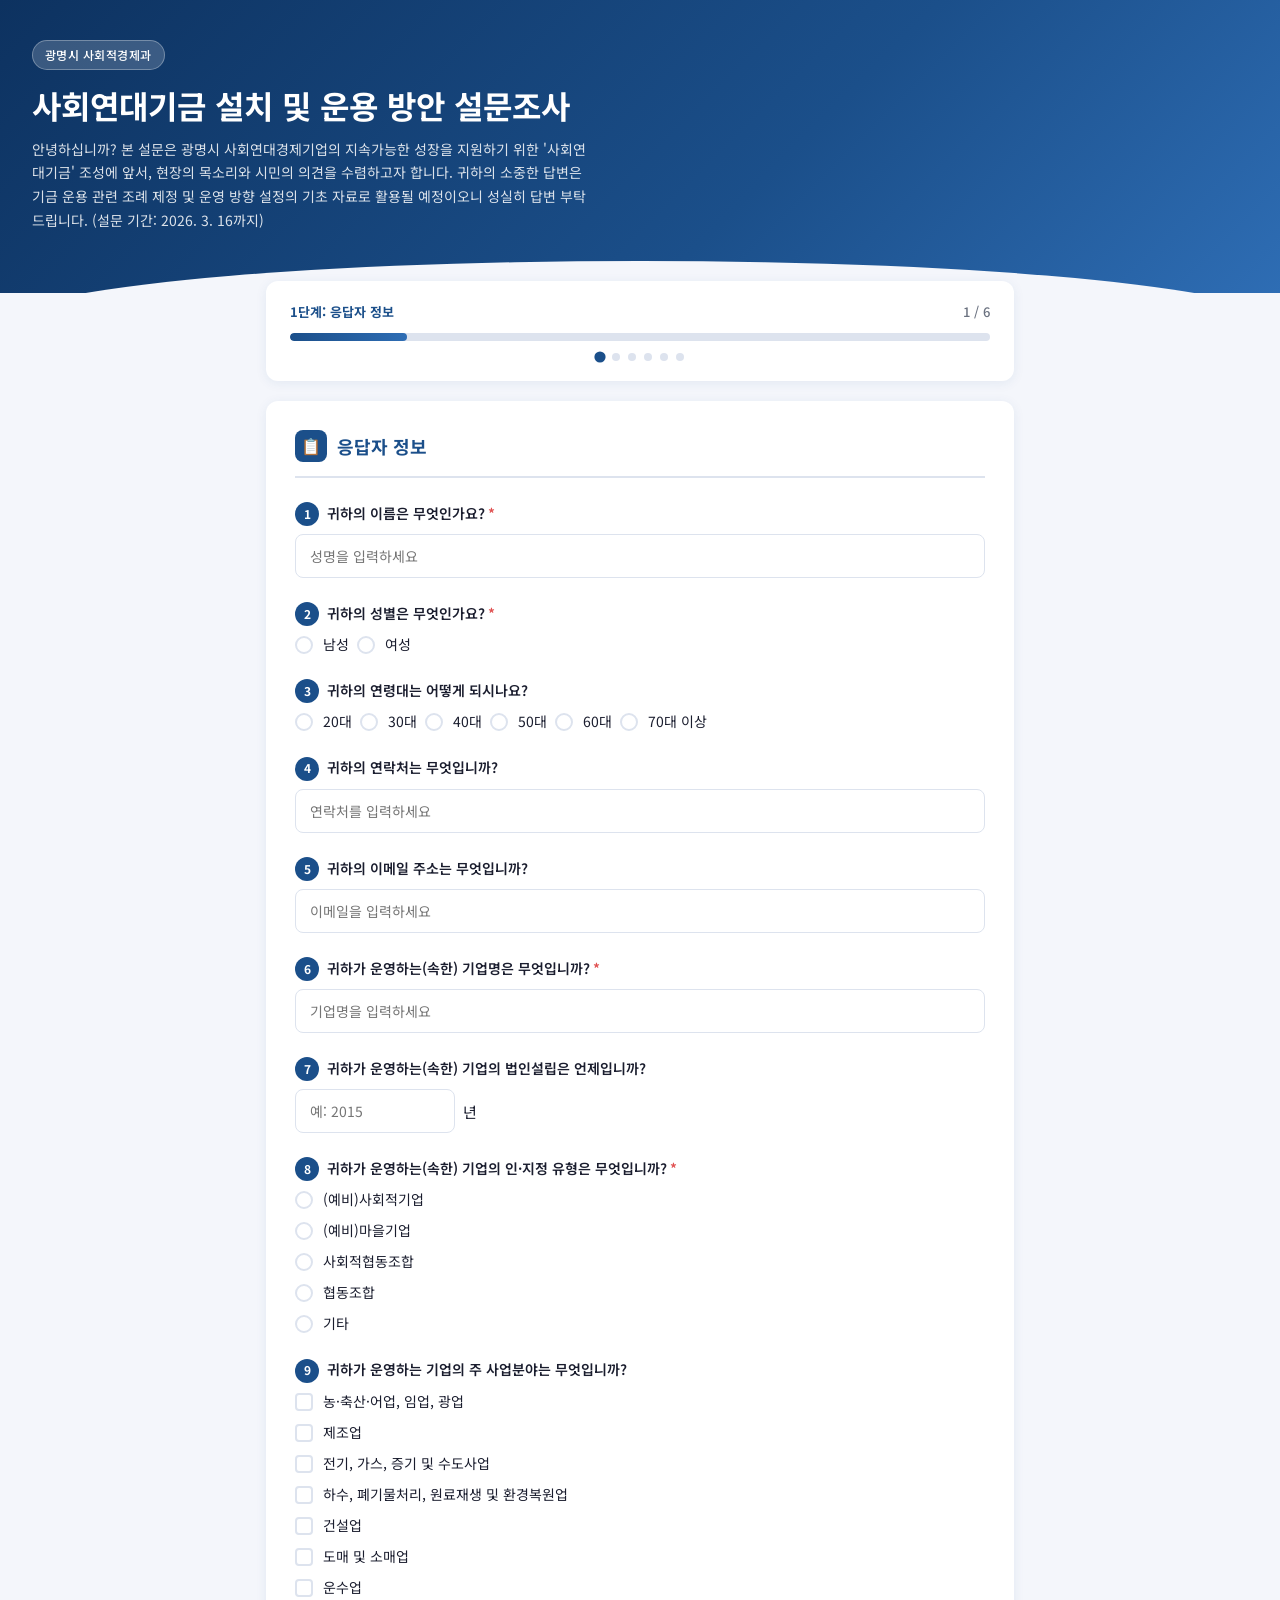
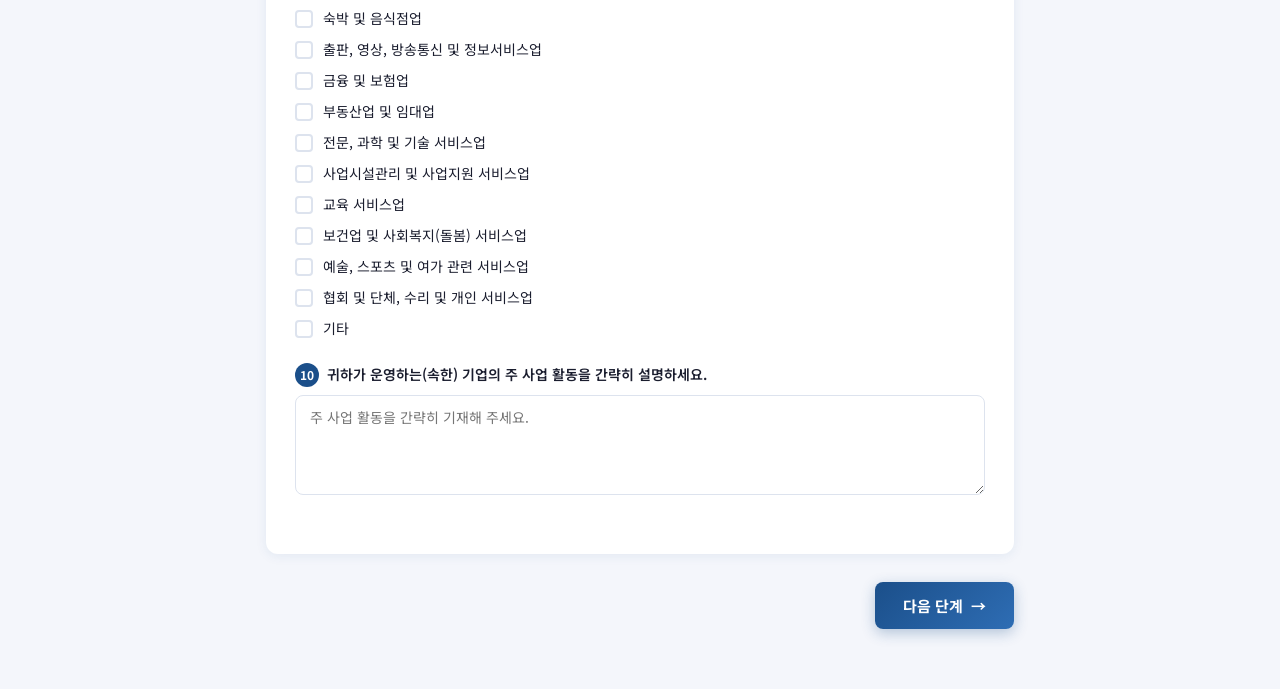
==== commit 6c03111f: "Update index.html" ====
--- a/index.html
+++ b/index.html
@@ -14,7 +14,7 @@
   <header class="survey-header">
     <div class="badge-label">광명시 사회적경제과</div>
     <h1>사회연대기금 설치 및 운용 방안 설문조사</h1>
-    <p>본 설문은 광명시 사회연대기금 설치·운용 방안 수립을 위한 기초자료 수집을 목적으로 합니다.</p>
+    <p>안녕하십니까? 본 설문은 광명시 사회연대경제기업의 지속가능한 성장을 지원하기 위한 '사회연대기금' 조성에 앞서, 현장의 목소리와 시민의 의견을 수렴하고자 합니다. 귀하의 소중한 답변은 기금 운용 관련 조례 제정 및 운영 방향 설정의 기초 자료로 활용될 예정이오니 성실히 답변 부탁드립니다. (설문 기간: 2026. 3. 16까지)</p>
   </header>
 
   <div class="survey-wrapper">
@@ -200,7 +200,7 @@
                   <th>대출 기관(종류)</th>
                   <th>대출 경험</th>
                   <th>대출시기(년)</th>
-                  <th>대출액(만원)</th>
+                  <th>대출액(원)</th>
                   <th>대출이율(%)</th>
                 </tr>
               </thead>
@@ -210,7 +210,7 @@
         </div>
 
         <div class="form-group">
-          <label class="form-label"><span class="q-num">4</span>귀하가 운영하는(속한) 기업이 대출 경험이 있다면, 그 용도는 무엇입니까? <span class="text-muted">(복수 선택)</span></label>
+          <label class="form-label"><span class="q-num">4</span>귀하가 운영하는(속한) 기업이 대출 경험이 있다면, 그 용도는 무엇입니까? <span class="text-muted">(복수 응답 가능)</span></label>
           <div class="check-group">
             <label class="check-item"><input type="checkbox" name="loan_purpose" value="운전(영)자금(인건비 등)"><label>운전(영)자금(인건비 등)</label></label>
             <label class="check-item"><input type="checkbox" name="loan_purpose" value="시설자금(시설 투자 등)"><label>시설자금(시설 투자 등)</label></label>
@@ -327,13 +327,13 @@
 
         <div class="form-group">
           <label class="form-label"><span class="q-num">10</span>귀하가 운영하는(속한) 기업에서 자금이 가장 필요한 시기는 언제입니까?</label>
-          <div class="check-group">
-            <label class="check-item"><input type="checkbox" name="fund_needed_timing" value="창업 초기(1년 ~ 7년)"><label>창업 초기(1년 ~ 7년)</label></label>
-            <label class="check-item"><input type="checkbox" name="fund_needed_timing" value="성장·확장 단계(7년 이후)"><label>성장·확장 단계(7년 이후)</label></label>
-            <label class="check-item"><input type="checkbox" name="fund_needed_timing" value="시설·설비 투자 시"><label>시설·설비 투자 시</label></label>
-            <label class="check-item"><input type="checkbox" name="fund_needed_timing" value="건물, 토지 등 부동산 구입 시"><label>건물, 토지 등 부동산 구입 시</label></label>
-            <label class="check-item"><input type="checkbox" name="fund_needed_timing" value="사업운영 중 일시적 자금 부족 시"><label>사업운영 중 일시적 자금 부족 시</label></label>
-            <label class="check-item"><input type="checkbox" name="fund_needed_timing" value="기타" id="fundNeededTimingOther"><label>기타</label></label>
+          <div class="radio-group">
+            <label class="radio-item"><input type="radio" name="fund_needed_timing" value="창업 초기(1년 ~ 7년)"><label>창업 초기(1년 ~ 7년)</label></label>
+            <label class="radio-item"><input type="radio" name="fund_needed_timing" value="성장·확장 단계(7년 이후)"><label>성장·확장 단계(7년 이후)</label></label>
+            <label class="radio-item"><input type="radio" name="fund_needed_timing" value="시설·설비 투자 시"><label>시설·설비 투자 시</label></label>
+            <label class="radio-item"><input type="radio" name="fund_needed_timing" value="건물, 토지 등 부동산 구입 시"><label>건물, 토지 등 부동산 구입 시</label></label>
+            <label class="radio-item"><input type="radio" name="fund_needed_timing" value="사업운영 중 일시적 자금 부족 시"><label>사업운영 중 일시적 자금 부족 시</label></label>
+            <label class="radio-item"><input type="radio" name="fund_needed_timing" value="기타" id="fundNeededTimingOther"><label>기타</label></label>
           </div>
           <div class="other-input-wrap" id="fundNeededTimingOtherWrap">
             <input type="text" class="form-control" id="fund_needed_timing_text" placeholder="기타 시기를 입력하세요">
@@ -374,7 +374,7 @@
         </div>
 
         <div class="form-group">
-          <label class="form-label"><span class="q-num">3</span>귀하는 '광명시 사회연대기금'이 왜 필요하다고 생각하십니까? <span class="text-muted">(복수 선택)</span></label>
+          <label class="form-label"><span class="q-num">3</span>귀하는 '광명시 사회연대기금'이 왜 필요하다고 생각하십니까? (복수 응답 가능)<span class="text-muted"></span></label>
           <div class="check-group">
             <label class="check-item"><input type="checkbox" name="solidarity_need_reason" value="사회연대경제기업의 안정적인 경영과 지속가능한 성장을 돕기 위해"><label>사회연대경제기업의 안정적인 경영과 지속가능한 성장을 돕기 위해</label></label>
             <label class="check-item"><input type="checkbox" name="solidarity_need_reason" value="사회적 가치 중심 사업에 대한 투자와 지원이 필요하기 때문에"><label>사회적 가치 중심 사업에 대한 투자와 지원이 필요하기 때문에</label></label>
@@ -428,7 +428,7 @@
         </div>
 
         <div class="form-group">
-          <label class="form-label"><span class="q-num">6</span>귀하는 '광명시 사회연대기금'이 어떤 방식으로 운영되는 것이 바람직하다고 생각하십니까? <span class="text-muted">(복수 선택)</span></label>
+          <label class="form-label"><span class="q-num">6</span>귀하는 '광명시 사회연대기금'이 어떤 방식으로 운영되는 것이 바람직하다고 생각하십니까? <span class="text-muted">(복수 응답 가능)</span></label>
           <div class="check-group">
             <label class="check-item"><input type="checkbox" name="solidarity_operation" value="저리 융자(대출) 지원"><label>저리 융자(대출) 지원</label></label>
             <label class="check-item"><input type="checkbox" name="solidarity_operation" value="투자(지분·펀드) 방식 지원"><label>투자(지분·펀드) 방식 지원</label></label>
@@ -456,15 +456,15 @@
         <div class="section-title"><span class="icon">🌱</span>사회연대기금 활용</div>
 
         <div class="form-group">
-          <label class="form-label"><span class="q-num">7</span>귀하는 '광명시 사회연대기금'을 이용할 때 가장 중요한 요소로 무엇을 생각하십니까? <span class="text-muted">(복수 선택)</span></label>
-          <div class="check-group">
-            <label class="check-item"><input type="checkbox" name="fund_important_factor" value="(융자시)낮은 금리"><label>(융자시)낮은 금리</label></label>
-            <label class="check-item"><input type="checkbox" name="fund_important_factor" value="(투자시)낮은 투자회수율"><label>(투자시)낮은 투자회수율</label></label>
-            <label class="check-item"><input type="checkbox" name="fund_important_factor" value="상환 조건 및 기간"><label>상환 조건 및 기간</label></label>
-            <label class="check-item"><input type="checkbox" name="fund_important_factor" value="간편한 신청 및 서류"><label>간편한 신청 및 서류</label></label>
-            <label class="check-item"><input type="checkbox" name="fund_important_factor" value="사회적 가치를 반영한 심사 기준"><label>사회적 가치를 반영한 심사 기준</label></label>
-            <label class="check-item"><input type="checkbox" name="fund_important_factor" value="사후 관리 및 컨설팅"><label>사후 관리 및 컨설팅</label></label>
-            <label class="check-item"><input type="checkbox" name="fund_important_factor" value="기타" id="fundImportantFactorOther"><label>기타</label></label>
+          <label class="form-label"><span class="q-num">7</span>귀하는 '광명시 사회연대기금'을 이용할 때 가장 중요한 요소로 무엇을 생각하십니까?</label>
+          <div class="radio-group">
+            <label class="radio-item"><input type="radio" name="fund_important_factor" value="(융자시)낮은 금리"><label>(융자시)낮은 금리</label></label>
+            <label class="radio-item"><input type="radio" name="fund_important_factor" value="(투자시)낮은 투자회수율"><label>(투자시)낮은 투자회수율</label></label>
+            <label class="radio-item"><input type="radio" name="fund_important_factor" value="상환 조건 및 기간"><label>상환 조건 및 기간</label></label>
+            <label class="radio-item"><input type="radio" name="fund_important_factor" value="간편한 신청 및 서류"><label>간편한 신청 및 서류</label></label>
+            <label class="radio-item"><input type="radio" name="fund_important_factor" value="사회적 가치를 반영한 심사 기준"><label>사회적 가치를 반영한 심사 기준</label></label>
+            <label class="radio-item"><input type="radio" name="fund_important_factor" value="사후 관리 및 컨설팅"><label>사후 관리 및 컨설팅</label></label>
+            <label class="radio-item"><input type="radio" name="fund_important_factor" value="기타" id="fundImportantFactorOther"><label>기타</label></label>
           </div>
           <div class="other-input-wrap" id="fundImportantFactorOtherWrap">
             <input type="text" class="form-control" id="fund_important_factor_text" placeholder="기타 요소를 입력하세요">
@@ -483,15 +483,15 @@
         </div>
 
         <div class="form-group">
-          <label class="form-label"><span class="q-num">9</span>귀하는 어떠한 목적으로 '광명시 사회연대기금'을 이용하시겠습니까? <span class="text-muted">(복수 선택)</span></label>
-          <div class="check-group">
-            <label class="check-item"><input type="checkbox" name="fund_use_purpose" value="긴급 운영자금(인건비 임차료 등)"><label>긴급 운영자금(인건비 임차료 등)</label></label>
-            <label class="check-item"><input type="checkbox" name="fund_use_purpose" value="신규 시설·설비 투자"><label>신규 시설·설비 투자</label></label>
-            <label class="check-item"><input type="checkbox" name="fund_use_purpose" value="건물 또는 토지 등 부동산 구입"><label>건물 또는 토지 등 부동산 구입</label></label>
-            <label class="check-item"><input type="checkbox" name="fund_use_purpose" value="사업 확대를 위한 사업개발비(R&D 비용 등)"><label>사업 확대를 위한 사업개발비(R&D 비용 등)</label></label>
-            <label class="check-item"><input type="checkbox" name="fund_use_purpose" value="기존 대출 상환(대환대출)"><label>기존 대출 상환(대환대출)</label></label>
-            <label class="check-item"><input type="checkbox" name="fund_use_purpose" value="홍보·마케팅 자금"><label>홍보·마케팅 자금</label></label>
-            <label class="check-item"><input type="checkbox" name="fund_use_purpose" value="기타" id="fundPurposeOther"><label>기타</label></label>
+          <label class="form-label"><span class="q-num">9</span>귀하는 어떠한 목적으로 '광명시 사회연대기금'을 이용하시겠습니까?</label>
+          <div class="radio-group">
+            <label class="radio-item"><input type="radio" name="fund_use_purpose" value="긴급 운영자금(인건비 임차료 등)"><label>긴급 운영자금(인건비 임차료 등)</label></label>
+            <label class="radio-item"><input type="radio" name="fund_use_purpose" value="신규 시설·설비 투자"><label>신규 시설·설비 투자</label></label>
+            <label class="radio-item"><input type="radio" name="fund_use_purpose" value="건물 또는 토지 등 부동산 구입"><label>건물 또는 토지 등 부동산 구입</label></label>
+            <label class="radio-item"><input type="radio" name="fund_use_purpose" value="사업 확대를 위한 사업개발비(R&D 비용 등)"><label>사업 확대를 위한 사업개발비(R&D 비용 등)</label></label>
+            <label class="radio-item"><input type="radio" name="fund_use_purpose" value="기존 대출 상환(대환대출)"><label>기존 대출 상환(대환대출)</label></label>
+            <label class="radio-item"><input type="radio" name="fund_use_purpose" value="홍보·마케팅 자금"><label>홍보·마케팅 자금</label></label>
+            <label class="radio-item"><input type="radio" name="fund_use_purpose" value="기타" id="fundPurposeOther"><label>기타</label></label>
           </div>
           <div class="other-input-wrap" id="fundPurposeOtherWrap">
             <input type="text" class="form-control" id="fund_purpose_text" placeholder="기타 목적을 입력하세요">
@@ -609,7 +609,7 @@
           <p>소중한 의견을 제출해 주셔서 감사합니다.<br>
             귀하의 응답은 광명시 사회연대기금 설치·운용 방안 수립에 소중하게 활용됩니다.</p>
           <br>
-          <p class="text-muted" style="font-size:13px">문의: 광명시 사회적경제과</p>
+          <p class="text-muted" style="font-size:13px">문의: 광명시 사회적경제과(☎02-2680-0741)</p>
         </div>
       </div>
     </div>
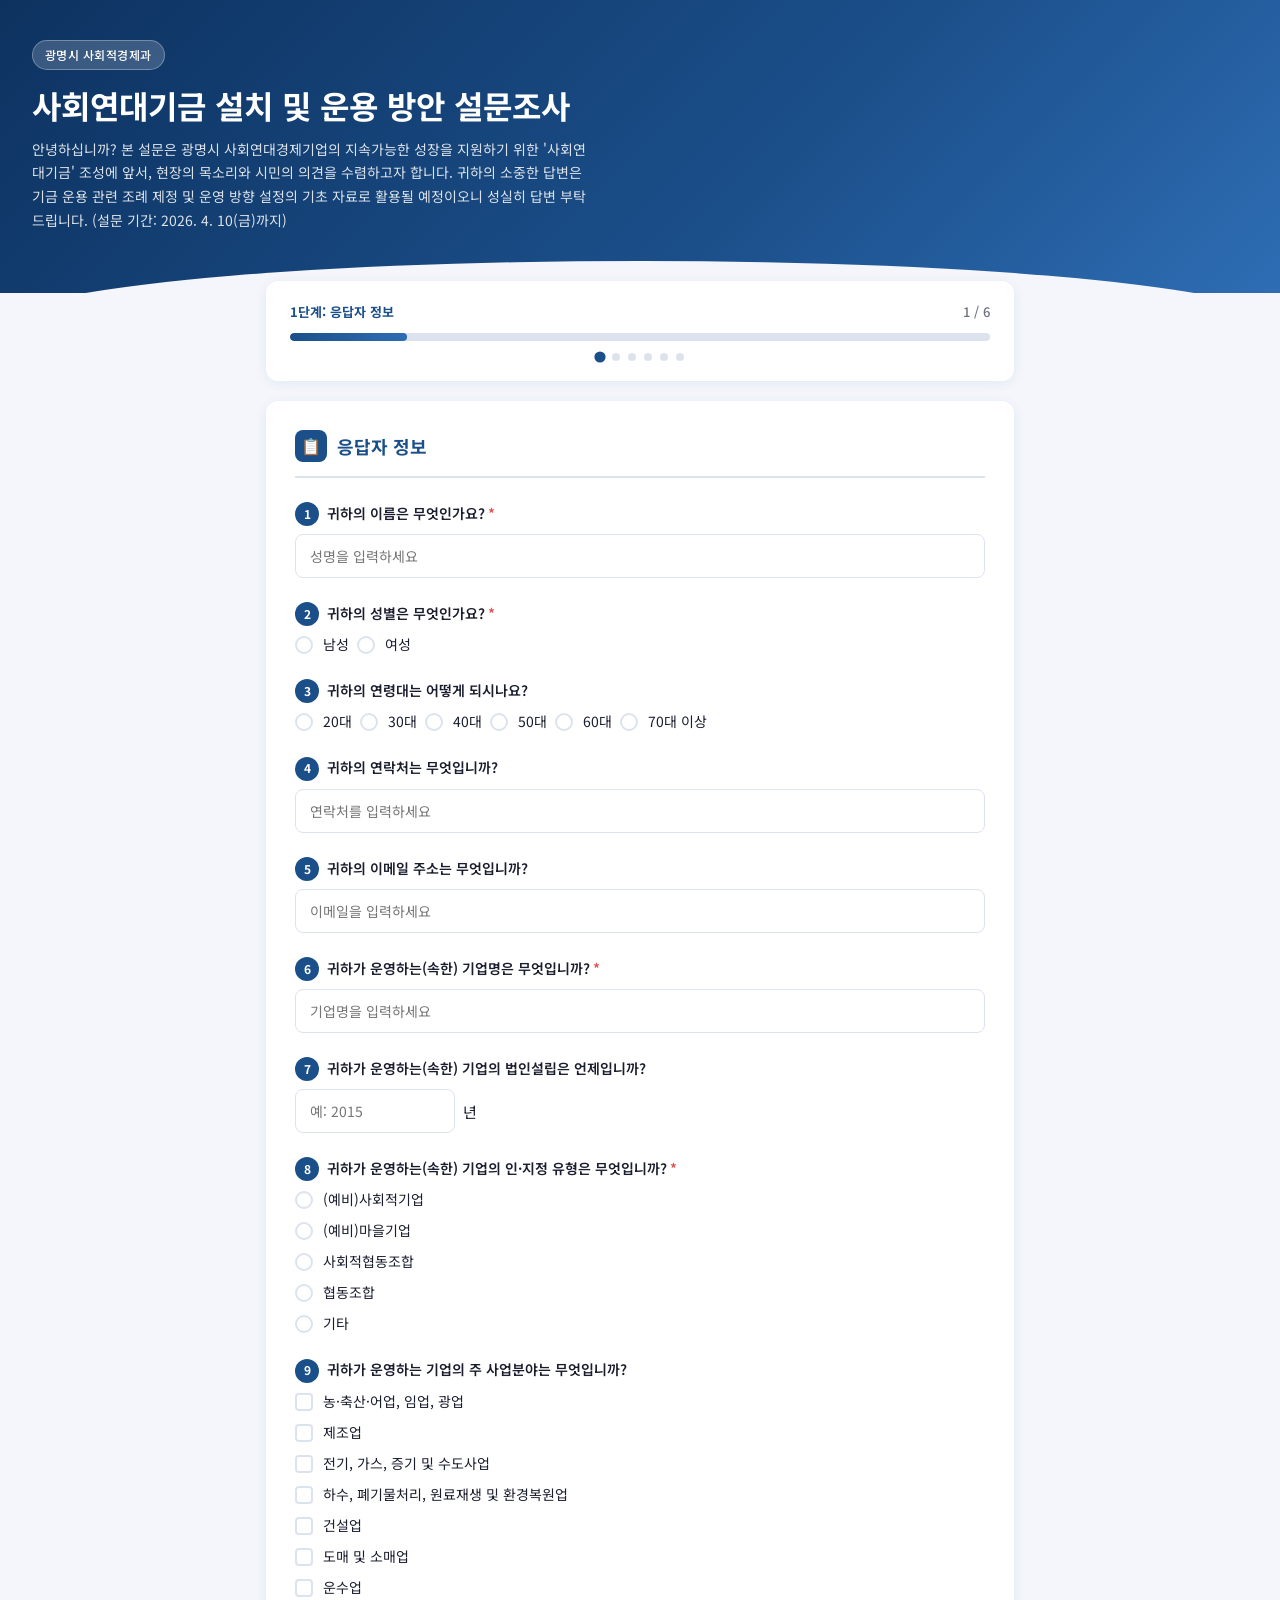
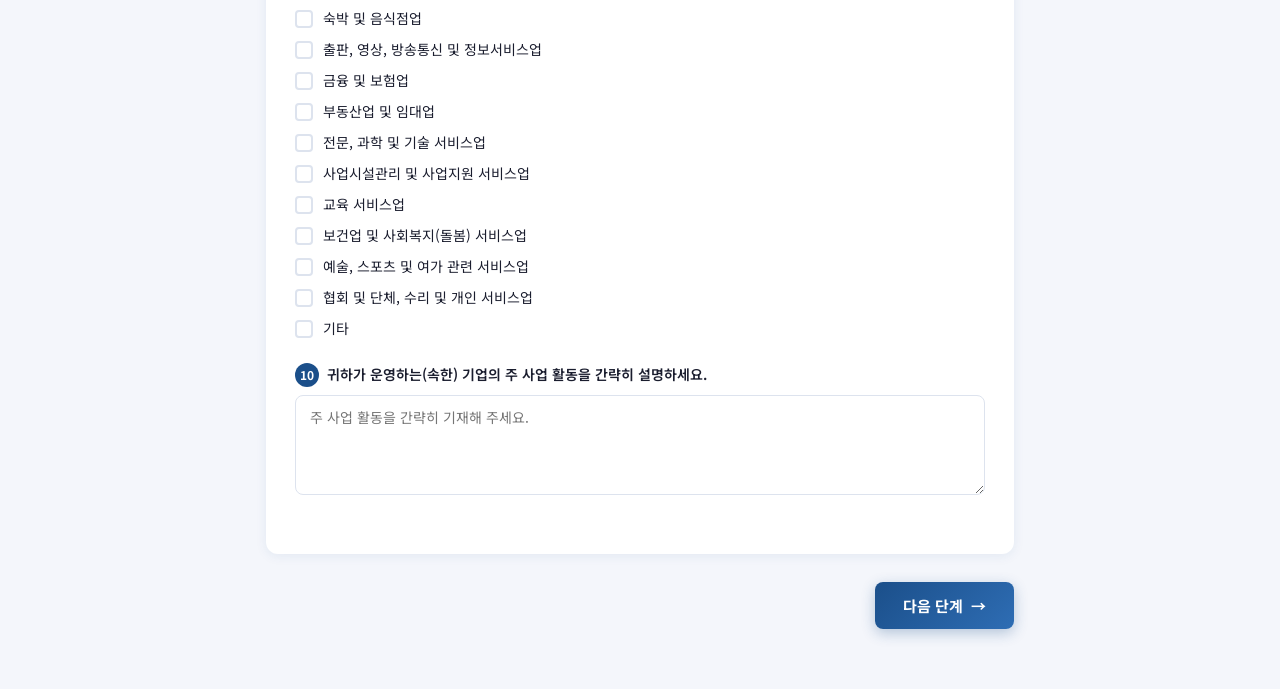
==== commit 33f88fce: "Update index.html" ====
--- a/index.html
+++ b/index.html
@@ -4,7 +4,7 @@
 <head>
   <meta charset="UTF-8">
   <meta name="viewport" content="width=device-width, initial-scale=1.0">
-  <title>사회연대기금 설치 및 운용 방안 설문조사</title>
+  <title>2026 사회연대기금 설치 및 운용 방안 설문조사</title>
   <meta name="description" content="광명시 사회연대기금 설치 및 운용 방안 수립을 위한 설문조사">
   <link rel="stylesheet" href="style.css">
 </head>
@@ -14,7 +14,7 @@
   <header class="survey-header">
     <div class="badge-label">광명시 사회적경제과</div>
     <h1>사회연대기금 설치 및 운용 방안 설문조사</h1>
-    <p>안녕하십니까? 본 설문은 광명시 사회연대경제기업의 지속가능한 성장을 지원하기 위한 '사회연대기금' 조성에 앞서, 현장의 목소리와 시민의 의견을 수렴하고자 합니다. 귀하의 소중한 답변은 기금 운용 관련 조례 제정 및 운영 방향 설정의 기초 자료로 활용될 예정이오니 성실히 답변 부탁드립니다. (설문 기간: 2026. 3. 16까지)</p>
+    <p>안녕하십니까? 본 설문은 광명시 사회연대경제기업의 지속가능한 성장을 지원하기 위한 '사회연대기금' 조성에 앞서, 현장의 목소리와 시민의 의견을 수렴하고자 합니다. 귀하의 소중한 답변은 기금 운용 관련 조례 제정 및 운영 방향 설정의 기초 자료로 활용될 예정이오니 성실히 답변 부탁드립니다. (설문 기간: 2026. 4. 10(금)까지)</p>
   </header>
 
   <div class="survey-wrapper">
@@ -210,7 +210,7 @@
         </div>
 
         <div class="form-group">
-          <label class="form-label"><span class="q-num">4</span>귀하가 운영하는(속한) 기업이 대출 경험이 있다면, 그 용도는 무엇입니까? <span class="text-muted">(복수 응답 가능)</span></label>
+          <label class="form-label"><span class="q-num">4</span>귀하가 운영하는(속한) 기업이 대출 경험이 있다면, 그 용도는 무엇입니까? <span class="text-muted">(2개 선택 가능)</span></label>
           <div class="check-group">
             <label class="check-item"><input type="checkbox" name="loan_purpose" value="운전(영)자금(인건비 등)"><label>운전(영)자금(인건비 등)</label></label>
             <label class="check-item"><input type="checkbox" name="loan_purpose" value="시설자금(시설 투자 등)"><label>시설자금(시설 투자 등)</label></label>
@@ -261,7 +261,7 @@
         </div>
 
         <div class="form-group">
-          <label class="form-label"><span class="q-num">7</span>귀하가 운영하는(속한) 기업이 자금조달 시 가장 어려웠던 점은 무엇입니까? <span class="text-muted">(복수 응답 가능)</span></label>
+          <label class="form-label"><span class="q-num">7</span>귀하가 운영하는(속한) 기업이 자금조달 시 가장 어려웠던 점은 무엇입니까? <span class="text-muted">(2개 선택 가능)</span></label>
           <div class="check-group">
             <label class="check-item"><input type="checkbox" name="fund_difficulty_main" value="담보 또는 보증 부족"><label>담보 또는 보증 부족</label></label>
             <label class="check-item"><input type="checkbox" name="fund_difficulty_main" value="신용 등급"><label>신용 등급</label></label>
@@ -294,12 +294,12 @@
 
         <div class="form-group" id="loanDissatisfactionGroup" style="display:none">
           <label class="form-label"><span class="q-num">8-1</span>귀하가 운영하는(속한) 기업의 대출 조건이 불만족한 이유는 무엇입니까?</label>
-          <div class="check-group">
-            <label class="check-item"><input type="checkbox" name="loan_dissatisfaction_reason" value="대출금액이 적음"><label>대출금액이 적음</label></label>
-            <label class="check-item"><input type="checkbox" name="loan_dissatisfaction_reason" value="대출이자율이 높음"><label>대출이자율이 높음</label></label>
-            <label class="check-item"><input type="checkbox" name="loan_dissatisfaction_reason" value="상환기간이 짧음"><label>상환기간이 짧음</label></label>
-            <label class="check-item"><input type="checkbox" name="loan_dissatisfaction_reason" value="상환조건이 맞지 않음"><label>상환조건이 맞지 않음</label></label>
-            <label class="check-item"><input type="checkbox" name="loan_dissatisfaction_reason" value="기타" id="loanDissatisfactionOther"><label>기타</label></label>
+          <div class="radio-group">
+            <label class="radio-item"><input type="radio" name="loan_dissatisfaction_reason" value="대출금액이 적음"><label>대출금액이 적음</label></label>
+            <label class="radio-item"><input type="radio" name="loan_dissatisfaction_reason" value="대출이자율이 높음"><label>대출이자율이 높음</label></label>
+            <label class="radio-item"><input type="radio" name="loan_dissatisfaction_reason" value="상환기간이 짧음"><label>상환기간이 짧음</label></label>
+            <label class="radio-item"><input type="radio" name="loan_dissatisfaction_reason" value="상환조건이 맞지 않음"><label>상환조건이 맞지 않음</label></label>
+            <label class="radio-item"><input type="radio" name="loan_dissatisfaction_reason" value="기타" id="loanDissatisfactionOther"><label>기타</label></label>
           </div>
           <div class="other-input-wrap" id="loanDissatisfactionOtherWrap">
             <input type="text" class="form-control" id="loan_dissatisfaction_text" placeholder="기타 이유를 입력하세요">
@@ -307,7 +307,7 @@
         </div>
 
         <div class="form-group">
-          <label class="form-label"><span class="q-num">9</span>향후 1~3년 내 자금 조달 계획이 있다면, 어떤 방식을 활용하실 계획입니까? <span class="text-muted">(복수 선택)</span></label>
+          <label class="form-label"><span class="q-num">9</span>향후 1~3년 내 자금 조달 계획이 있다면, 어떤 방식을 활용하실 계획입니까? <span class="text-muted">(2개 선택 가능)</span></label>
           <div class="check-group">
             <label class="check-item"><input type="checkbox" name="future_fund_plan" value="출자 및 증자"><label>출자 및 증자</label></label>
             <label class="check-item"><input type="checkbox" name="future_fund_plan" value="정부 보조금"><label>정부 보조금</label></label>
@@ -374,7 +374,7 @@
         </div>
 
         <div class="form-group">
-          <label class="form-label"><span class="q-num">3</span>귀하는 '광명시 사회연대기금'이 왜 필요하다고 생각하십니까? (복수 응답 가능)<span class="text-muted"></span></label>
+          <label class="form-label"><span class="q-num">3</span>귀하는 '광명시 사회연대기금'이 왜 필요하다고 생각하십니까? (2개 선택 가능)<span class="text-muted"></span></label>
           <div class="check-group">
             <label class="check-item"><input type="checkbox" name="solidarity_need_reason" value="사회연대경제기업의 안정적인 경영과 지속가능한 성장을 돕기 위해"><label>사회연대경제기업의 안정적인 경영과 지속가능한 성장을 돕기 위해</label></label>
             <label class="check-item"><input type="checkbox" name="solidarity_need_reason" value="사회적 가치 중심 사업에 대한 투자와 지원이 필요하기 때문에"><label>사회적 가치 중심 사업에 대한 투자와 지원이 필요하기 때문에</label></label>
@@ -403,8 +403,7 @@
         </div>
 
         <div class="form-group" id="solidarityComplementReasonGroup" style="display:none">
-          <label class="form-label"><span class="q-num">4-1</span>귀하는 '광명시 사회연대기금'이 기존 사회연대금융 상품의 어떤 점을 보완할 수 있다고 생각하십니까?</label>
-          <div class="check-group">
+          <label class="form-label"><span class="q-num">4-1</span>귀하는 '광명시 사회연대기금'이 기존 사회연대금융 상품의 어떤 점을 보완할 수 있다고 생각하십니까? (2개 선택 가능)<span class="text-muted"></span></label>          <div class="check-group">
             <label class="check-item"><input type="checkbox" name="solidarity_complement_reason" value="복잡한 절차 및 행정부담(서류 작성 등) 감소"><label>복잡한 절차 및 행정부담(서류 작성 등) 감소</label></label>
             <label class="check-item"><input type="checkbox" name="solidarity_complement_reason" value="담보 및 신용 조건의 완화"><label>담보 및 신용 조건의 완화</label></label>
             <label class="check-item"><input type="checkbox" name="solidarity_complement_reason" value="사회적 가치 성과에 대한 고려"><label>사회적 가치 성과에 대한 고려</label></label>
@@ -428,7 +427,7 @@
         </div>
 
         <div class="form-group">
-          <label class="form-label"><span class="q-num">6</span>귀하는 '광명시 사회연대기금'이 어떤 방식으로 운영되는 것이 바람직하다고 생각하십니까? <span class="text-muted">(복수 응답 가능)</span></label>
+          <label class="form-label"><span class="q-num">6</span>귀하는 '광명시 사회연대기금'이 어떤 방식으로 운영되는 것이 바람직하다고 생각하십니까? <span class="text-muted">(2개 선택 가능)</span></label>
           <div class="check-group">
             <label class="check-item"><input type="checkbox" name="solidarity_operation" value="저리 융자(대출) 지원"><label>저리 융자(대출) 지원</label></label>
             <label class="check-item"><input type="checkbox" name="solidarity_operation" value="투자(지분·펀드) 방식 지원"><label>투자(지분·펀드) 방식 지원</label></label>
@@ -516,7 +515,7 @@
         </div>
 
         <div class="form-group">
-          <label class="form-label"><span class="q-num">10</span>귀하는 사회연대경제기업이 모여 자조기금 또는 공제조합을 만든다면 참여하시겠습니까?</label>
+          <label class="form-label"><span class="q-num">11</span>귀하는 사회연대경제기업이 모여 자조기금 또는 공제조합을 만든다면 참여하시겠습니까?</label>
           <div class="radio-group horizontal">
             <label class="radio-item"><input type="radio" name="fund_participation" value="꼭 참여한다"><label>꼭 참여한다</label></label>
             <label class="radio-item"><input type="radio" name="fund_participation" value="참여한다"><label>참여한다</label></label>
@@ -527,7 +526,7 @@
         </div>
 
         <div class="form-group">
-          <label class="form-label"><span class="q-num">11</span>귀하가 사회연대경제조직 간 상호부조를 위한 자조기금 또는 공제조합에 참여한다면, 연평균 어느 정도의 금액까지 출연(납부)이 가능하십니까?
+          <label class="form-label"><span class="q-num">12</span>귀하가 사회연대경제조직 간 상호부조를 위한 자조기금 또는 공제조합에 참여한다면, 연평균 어느 정도의 금액까지 출연(납부)이 가능하십니까?
             <span class="form-hint"> ※ 기금은 추후 긴급 자금 대출이나 이자 지원의 혜택으로 환원됩니다.</span></label>
           <div class="radio-group">
             <label class="radio-item"><input type="radio" name="fund_contrib_amount" value="연 5만 원 미만"><label>연 5만 원 미만</label></label>
@@ -541,7 +540,7 @@
         </div>
 
         <div class="form-group">
-          <label class="form-label"><span class="q-num">12</span>사회연대기금 설치 및 운용에 대해 바라는 점이나 우려되는 점이 있다면 자유롭게 작성해 주십시오.</label>
+          <label class="form-label"><span class="q-num">13</span>사회연대기금 설치 및 운용에 대해 바라는 점이나 우려되는 점이 있다면 자유롭게 작성해 주십시오.</label>
           <textarea class="form-control" id="free_opinion" rows="4" placeholder="자유롭게 의견을 남겨 주세요."></textarea>
         </div>
       </div>
--- a/style.css
+++ b/style.css
@@ -438,6 +438,7 @@
   .loan-table-wrapper { overflow: visible; }
   .loan-table, .loan-table thead, .loan-table tbody,
   .loan-table th, .loan-table td, .loan-table tr { display: block; }
+  .loan-table { min-width: 0; }
   .loan-table thead { display: none; }
   .loan-table tr {
     background: var(--card-bg);
@@ -456,13 +457,19 @@
     background: transparent !important;
   }
   .loan-table td:first-child {
+    display: block;
     font-size: 15px;
     font-weight: 700;
     color: var(--primary);
     padding-bottom: 10px;
     border-bottom: 1px solid var(--border);
     margin-bottom: 4px;
-    justify-content: flex-start;
+  }
+  .loan-table td:first-child span {
+    font-weight: 400;
+  }
+  .loan-table td:first-child .form-control {
+    max-width: 160px;
   }
   .loan-table td::before {
     content: attr(data-label);
@@ -472,7 +479,8 @@
     flex-shrink: 0;
     margin-right: 10px;
   }
-  .loan-table .exp-radio-group { justify-content: flex-end; }
+  .loan-table .exp-radio-group { justify-content: flex-end; flex-wrap: wrap; }
+  .loan-table .loan-detail-input { width: 100%; max-width: 120px; }
 }
 
 /* ── Other Input (conditional) ──────────────── */
@@ -495,6 +503,22 @@
   margin-top: 28px;
   gap: 12px;
 }
+.draft-banner {
+  background: #fff3cd;
+  color: #856404;
+  padding: 12px;
+  text-align: center;
+  border-bottom: 1px solid #ffeeba;
+  display: flex;
+  justify-content: center;
+  align-items: center;
+  gap: 8px;
+}
+.draft-banner .btn-sm {
+  padding: 6px 12px;
+  font-size: 13px;
+}
+
 .btn {
   display: inline-flex;
   align-items: center;
